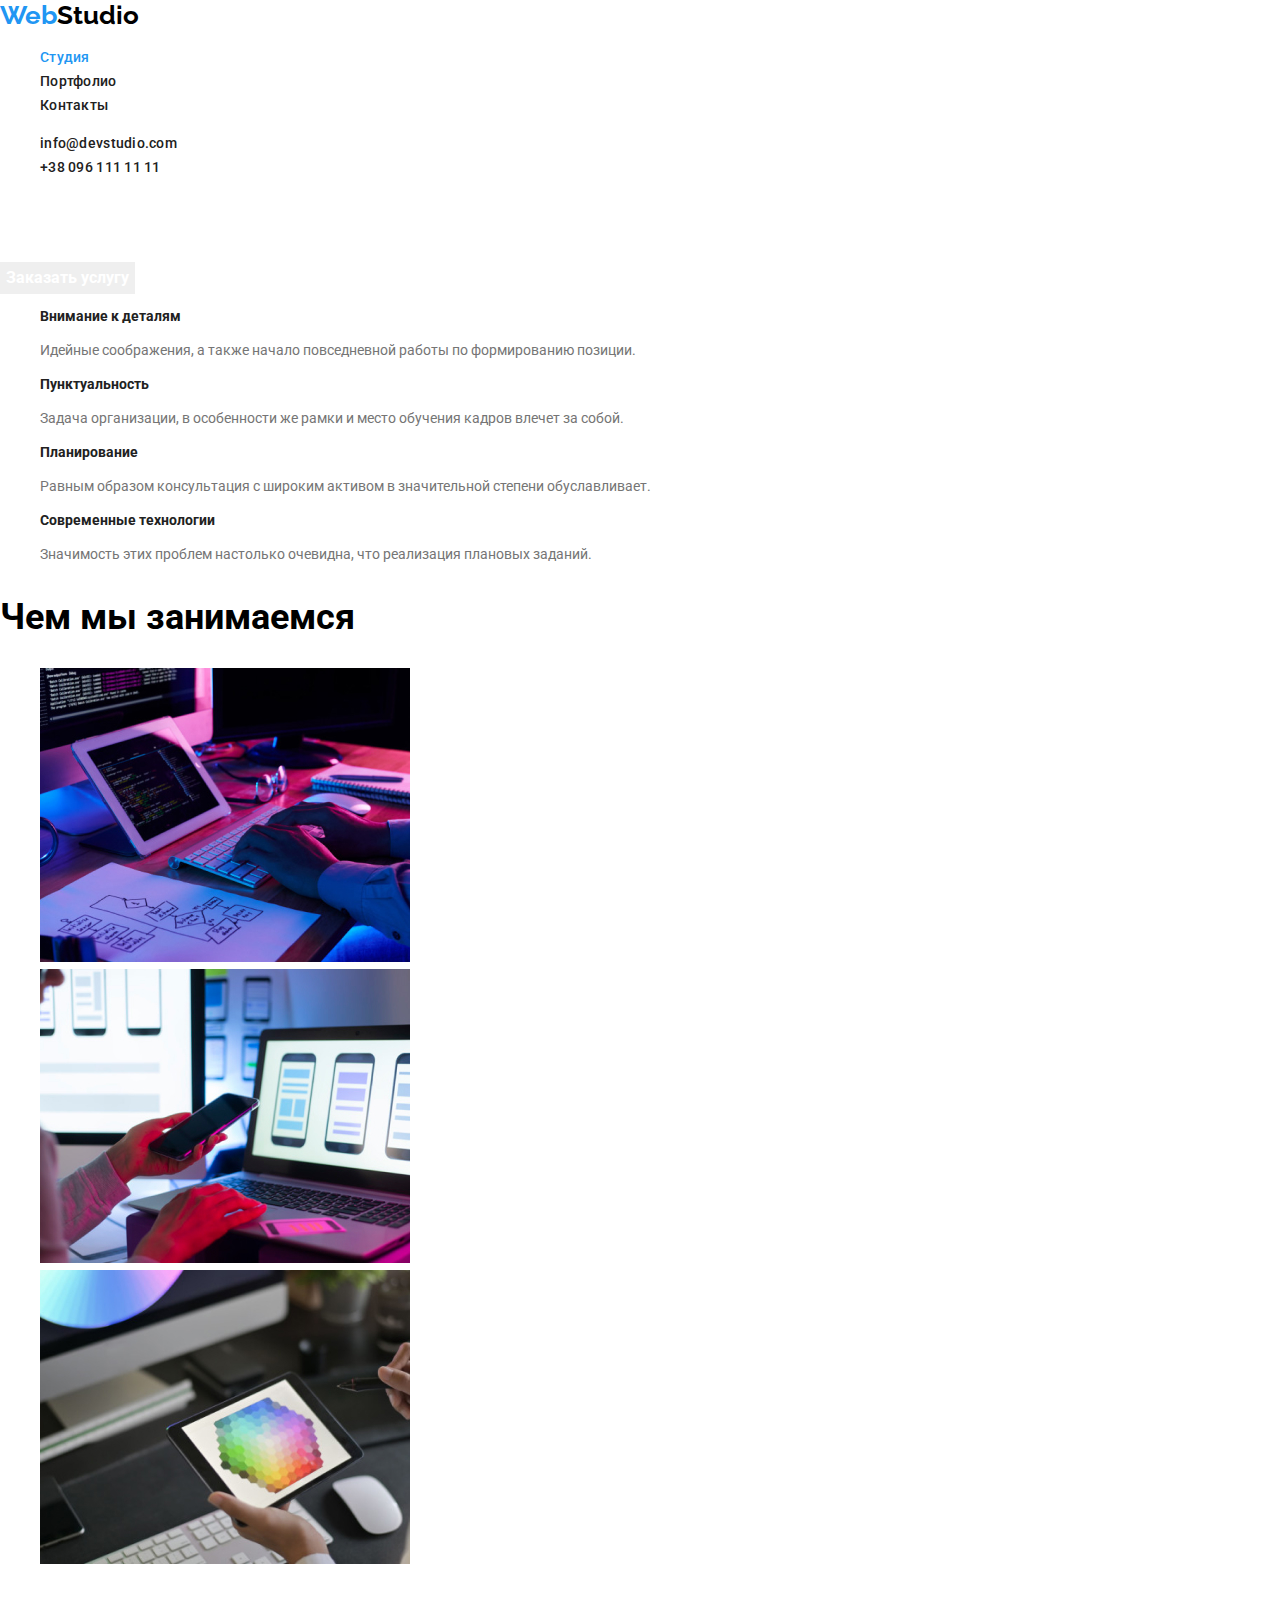
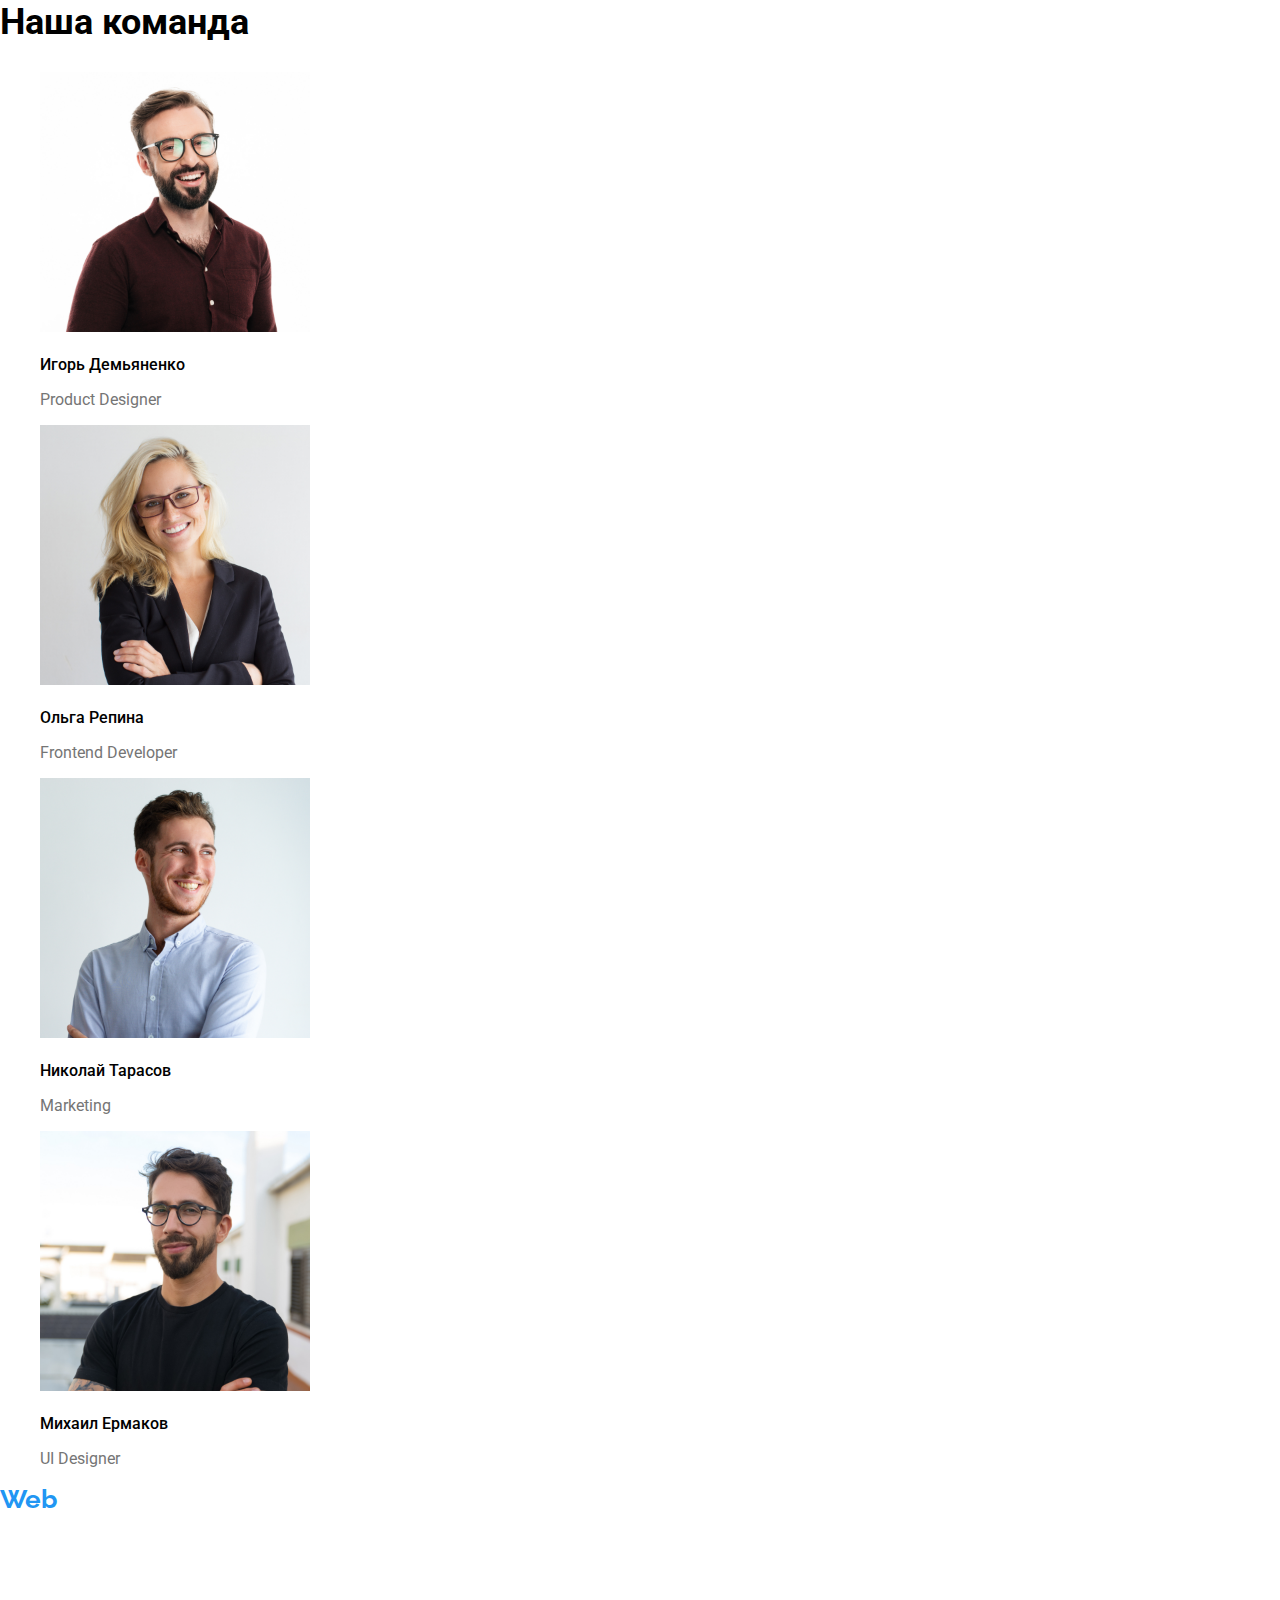
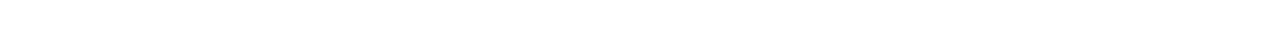
==== index.html @ 1f6ecec0 "Создала репозиторий 3 д/з" ====
<!DOCTYPE html>
<html lang="ru">
<head>
    <meta charset="UTF-8">
    <meta name="viewport" content="width=device-width, initial-scale=1.0">
    <title>Веб-студия</title>
    <link rel="stylesheet" href="./css/modern-normalize.css">
    <link rel="stylesheet" href="./css/styles.css">
    <link rel="stylesheet" href="./css/common.css">
    <link rel="preconnect" href="https://fonts.gstatic.com">
    <link href="https://fonts.googleapis.com/css2?family=Raleway:wght@700&family=Roboto:wght@400;500;700;900&display=swap"
        rel="stylesheet">
    
</head>
<body>
    <header>
        <nav>
            <a href="#" class="logo"> <span class="logo-blue">Web</span><span class="logo-black">Studio</span> </a>
            <ul class="nav">
                <li><a class="link-current" href="./index.html">Студия</a></li>
                <li><a class="link" href="./portfolio.html">Портфолио</a></li>
                <li><a class="link" href="#">Контакты</a></li>
            </ul>
        </nav>
        <ul>
            <li><a class="link" href="mailto:info@devstudio.com">info@devstudio.com</a></li>
            <li><a class="link" href="tel:+380961111111">+38 096 111 11 11</a></li>
        </ul>
    </header>
     <main>
       <!--герой-->
       <section class="hero">
            <h1 class="hero-title">Эффективные решения для вашего бизнеса</h1>
            <button class="btn-hero">Заказать услугу</button>
       </section>
       <!--О нас-->
       <section class="section">
         <ul>
             <li>
                 <h3 class="section-subtitle">Внимание к деталям</h3>
                 <p class="section-text">Идейные соображения, а также начало повседневной работы по формированию позиции.</p>
             </li>
             <li>
                 <h3 class="section-subtitle">Пунктуальность</h3>
                 <p class="section-text">Задача организации, в особенности же рамки и место обучения кадров влечет за собой.</p>
             </li>
             <li>
                 <h3 class="section-subtitle">Планирование</h3>
                 <p class="section-text">Равным образом консультация с широким активом в значительной степени обуславливает.</p>
             </li>
             <li>
                 <h3 class="section-subtitle">Современные технологии</h3>
                 <p class="section-text">Значимость этих проблем настолько очевидна, что реализация плановых заданий.</p>
             </li>
         </ul>
         <h2  class="section-title">Чем мы занимаемся</h2>
         <ul>
             <li>
             <img src="./img/img-1.jpg" alt="image" width="370">
            </li>
            <li>
                <img src="./img/img-2.jpg" alt="image" width="370">
            </li>
            <li>
                <img src="./img/img-3.jpg" alt="image" width="370">
            </li>
         </ul>
       </section>
       <!--Команда-->
       <section class="section">
         <h2 class="section-title" >Наша команда</h2>
         <ul>
             <li>
                 <img src="./img/photo-1.jpg"  alt="photo" width="270"> 
                 <h3 class="team">Игорь Демьяненко</h3>
                 <p class="profession">Product Designer</p>
             </li>
            <li>
                <img src="./img/photo-2.jpg" alt="photo" width="270">
                <h3 class="team">Ольга Репина</h3>
                <p class="profession">Frontend Developer</p>
            </li>
            <li>
                <img src="./img/photo-3.jpg" alt="photo" width="270">
                <h3 class="team">Николай Тарасов</h3>
                <p class="profession">Marketing</p>
            </li>
            <li>
                <img src="./img/photo-4.jpg" alt="photo" width="270">
                <h3 class="team">Михаил Ермаков</h3>
                <p class="profession">UI Designer</p>
            </li>
         </ul>
       </section>
    </main>
    
    <footer>
        <a class="logo" href="#"><span class="logo-blue">Web</span><span class="logo-white">Studio</span></a>
        <address class="address">
            <p class="address-text">г. Киев, пр-т Леси Украинки, 26</p>
            <ul>
                <li><a class="address-link" href="mailto:info@example.com">info@example.com</a></li>
                <li><a class="address-link" href="tel:+380991111111">+38 096 111 11 11</a></li>
            </ul>
        </address>
    </footer>
</body>
</html>
---- css/styles.css ----
/*Шрифты*/
body {
  font-family: "Roboto", sans-serif;
  font-size: 14px;
  font-weight: 400;
  line-height: 24px;
}

.logo {
  font-family: "Raleway", sans-serif;
  font-weight: bold;
  font-size: 26px;
  line-height: 31px;
}

.logo .logo-blue {
  color: var(--text-blue);
}

.logo .logo-white {
  color: var(--text-white);
}

.logo .logo-black {
  color: var(--text-black);
}

/*ссылки, кнопки/main*/

.link,
.link-current {
  color: var(--text-dark-gray);
  font-weight: 500;
  font-size: 14px;
  line-height: 16px;
  letter-spacing: 0.02em;
}

.link:hover,
.link:focus,
.link-current {
  color: var(--text-blue);
}

.buttons {
  font-weight: 500;
  font-size: 16px;
  line-height: 26px;
}

.buttons .btn-text {
  color: var(--text-dark-gray);
  border: none;
  background: none;
}

.btn-text:hover {
  color: var(--text-white);
}

.btn-hero {
  color: var(--text-white);
  border: none;
  font-size: 16px;
  font-weight: 700;
  line-height: 30px;
}

/*Заголовки секций*/

.hero .hero-title {
  font-weight: 900;
  font-size: 44px;
  color: var(--text-white);
}

.section .section-title {
  font-weight: bold;
  font-size: 36px;
  line-height: 42px;
  color: var(--text-black);
}

.section .section-subtitle {
  font-weight: bold;
  font-size: 14px;
  line-height: 16px;
  color: var(--text-dark-gray);
}

.section .section-text {
  color: var(--text-gray);
}

/*Команда*/

.team {
  font-weight: 500;
  font-size: 16px;
  line-height: 19px;
  color: var(--text-black);
}

.profession {
  font-weight: normal;
  font-size: 16px;
  line-height: 19px;
  color: var(--text-gray);
}

/*Портфолио*/

.projects .projects-title {
  font-weight: bold;
  font-size: 18px;
  line-height: 36px;
  color: var(--text-dark-gray);
}

.projects .projects-text {
  font-weight: normal;
  font-size: 16px;
  line-height: 30px;
  color: var(--text-gray);
}

/*Подвал*/
.address .address-link {
  color: var(--text-white-op06);
}

.address .address-text {
  color: var(--text-white);
}
---- css/common.css ----
:root {
  /*Цвет текста*/

  --text-blue: rgba(33, 150, 243, 1);

  --text-black: rgba(0, 0, 0, 1);
  --text-dark-gray: rgba(33, 33, 33, 1);
  --text-gray: rgba(117, 117, 117, 1);

  --text-white: rgba(255, 255, 255, 1);
  --text-white-op06: rgba(255, 255, 255, 0.6);

  /*Цвет фона*/

  --btn-blue: rgba(33, 150, 243, 1);

  --btn-white: rgba(245, 244, 250, 1);
}
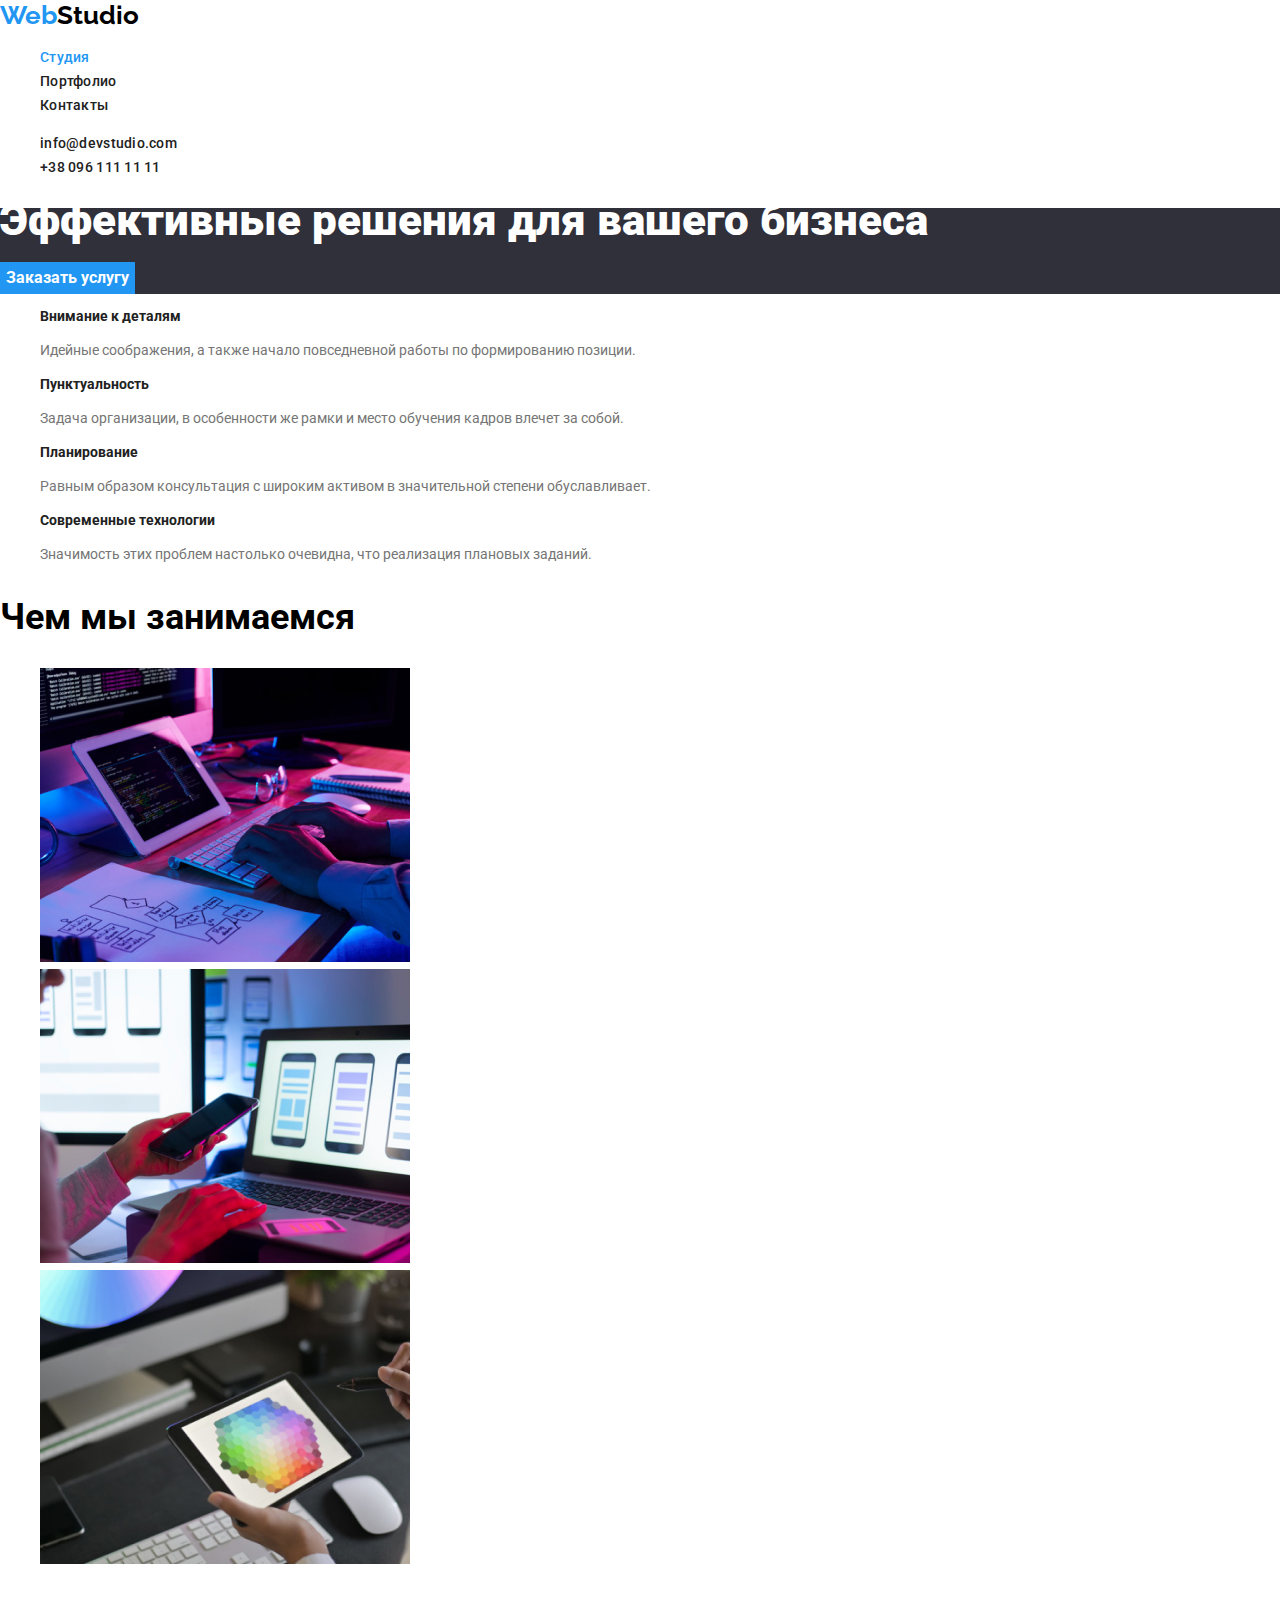
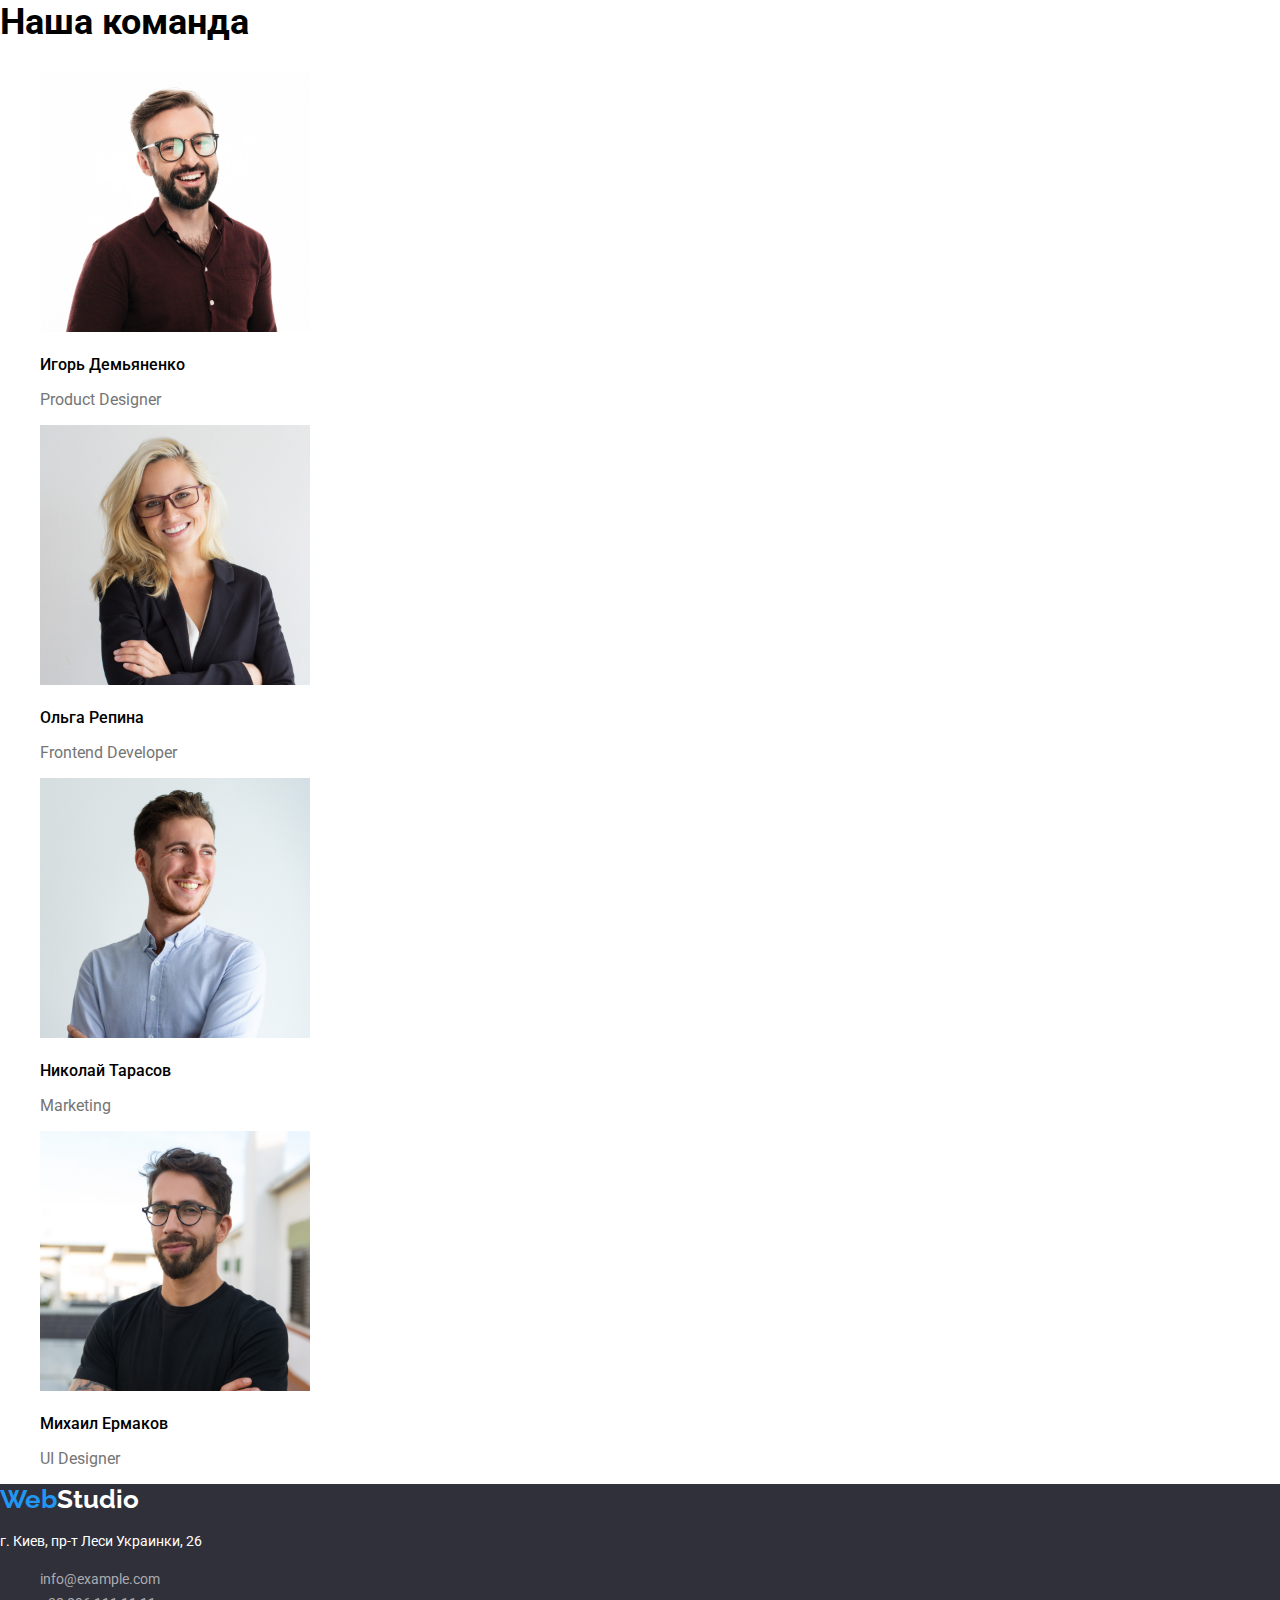
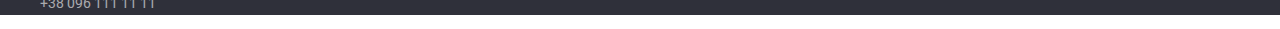
==== commit ac99f1da: "Добавила цвет фона секциям и кнопке" ====
--- a/index.html
+++ b/index.html
@@ -27,6 +27,7 @@
             <li><a class="link" href="tel:+380961111111">+38 096 111 11 11</a></li>
         </ul>
     </header>
+
      <main>
        <!--герой-->
        <section class="hero">
@@ -95,6 +96,7 @@
     </main>
     
     <footer>
+        <div class="footer">
         <a class="logo" href="#"><span class="logo-blue">Web</span><span class="logo-white">Studio</span></a>
         <address class="address">
             <p class="address-text">г. Киев, пр-т Леси Украинки, 26</p>
@@ -103,6 +105,7 @@
                 <li><a class="address-link" href="tel:+380991111111">+38 096 111 11 11</a></li>
             </ul>
         </address>
+        </div>
     </footer>
 </body>
 </html>
--- a/css/styles.css
+++ b/css/styles.css
@@ -60,6 +60,7 @@
 
 .btn-hero {
   color: var(--text-white);
+  background-color: var(--btn-blue);
   border: none;
   font-size: 16px;
   font-weight: 700;
@@ -90,6 +91,12 @@
 
 .section .section-text {
   color: var(--text-gray);
+}
+/*Hero*/
+
+.hero,
+.footer {
+  background-color: var(--background);
 }
 
 /*Команда*/
@@ -132,4 +139,3 @@
 .address .address-text {
   color: var(--text-white);
 }
-
--- a/css/common.css
+++ b/css/common.css
@@ -15,4 +15,5 @@
   --btn-blue: rgba(33, 150, 243, 1);
 
   --btn-white: rgba(245, 244, 250, 1);
+  --background: rgba(47, 48, 58, 1);
 }
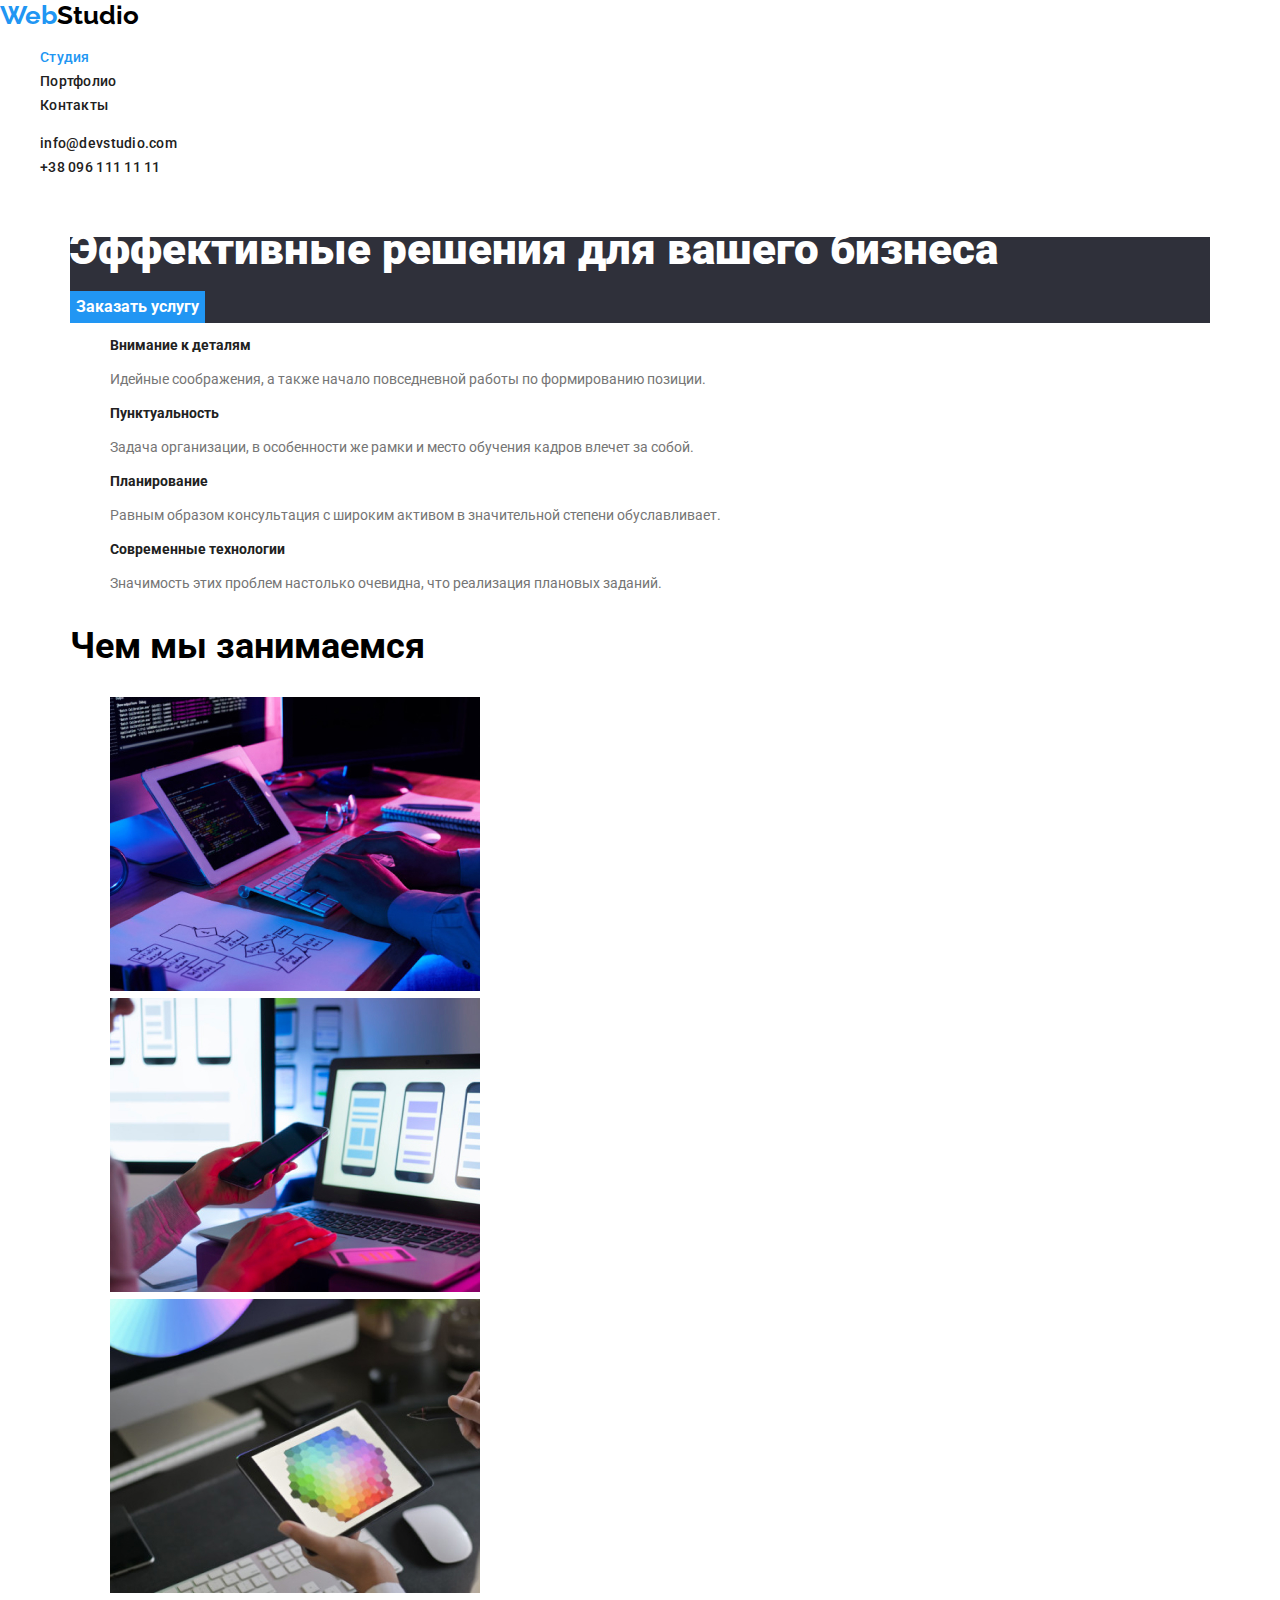
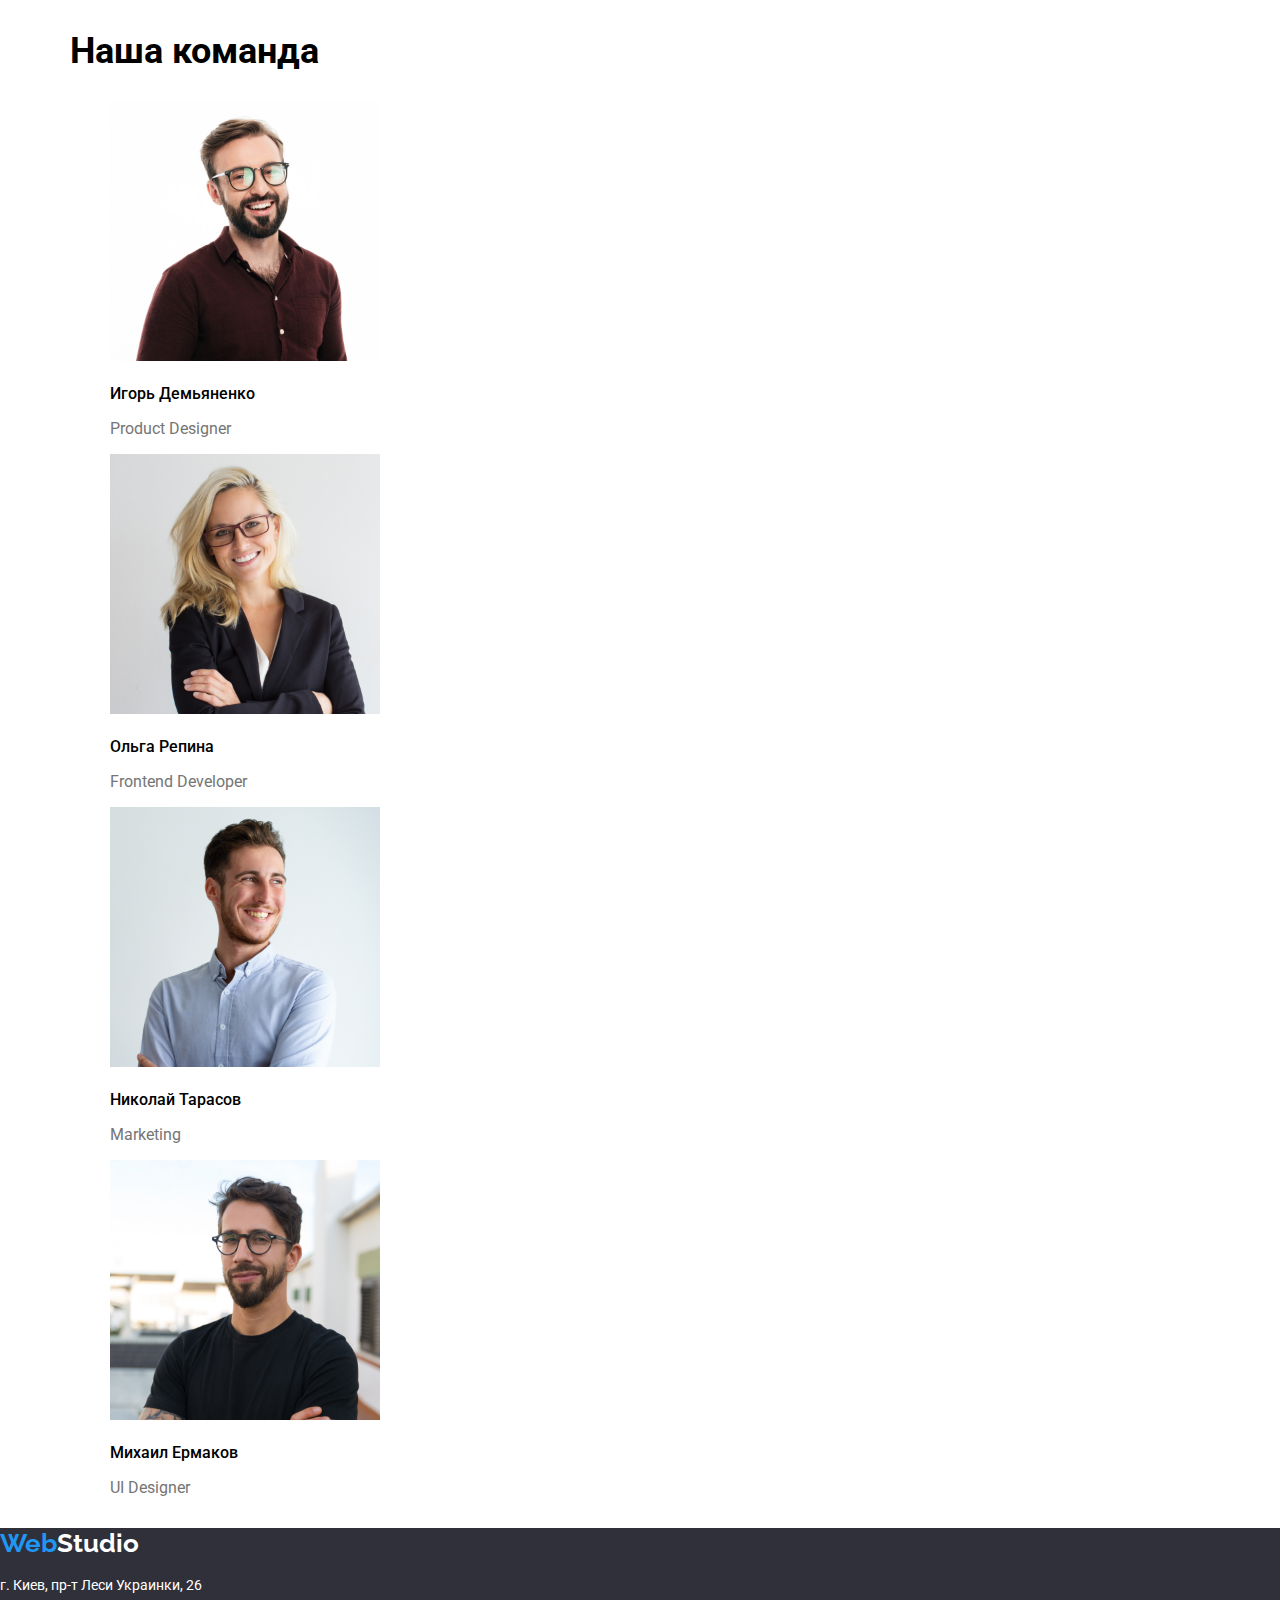
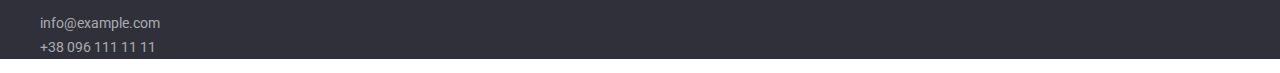
==== commit 44f94e7a: "Задала ширину контейнеру" ====
--- a/index.html
+++ b/index.html
@@ -29,6 +29,7 @@
     </header>
 
      <main>
+     <div class="container">
        <!--герой-->
        <section class="hero">
             <h1 class="hero-title">Эффективные решения для вашего бизнеса</h1>
@@ -93,6 +94,7 @@
             </li>
          </ul>
        </section>
+    </div>
     </main>
     
     <footer>
--- a/css/styles.css
+++ b/css/styles.css
@@ -1,9 +1,18 @@
+.container {
+  width: 1170px;
+  padding: 15px;
+  padding-right: 15px;
+  margin-left: auto;
+  margin-right: auto;
+}
+
 /*Шрифты*/
 body {
   font-family: "Roboto", sans-serif;
   font-size: 14px;
   font-weight: 400;
   line-height: 24px;
+  margin: 0;
 }
 
 .logo {
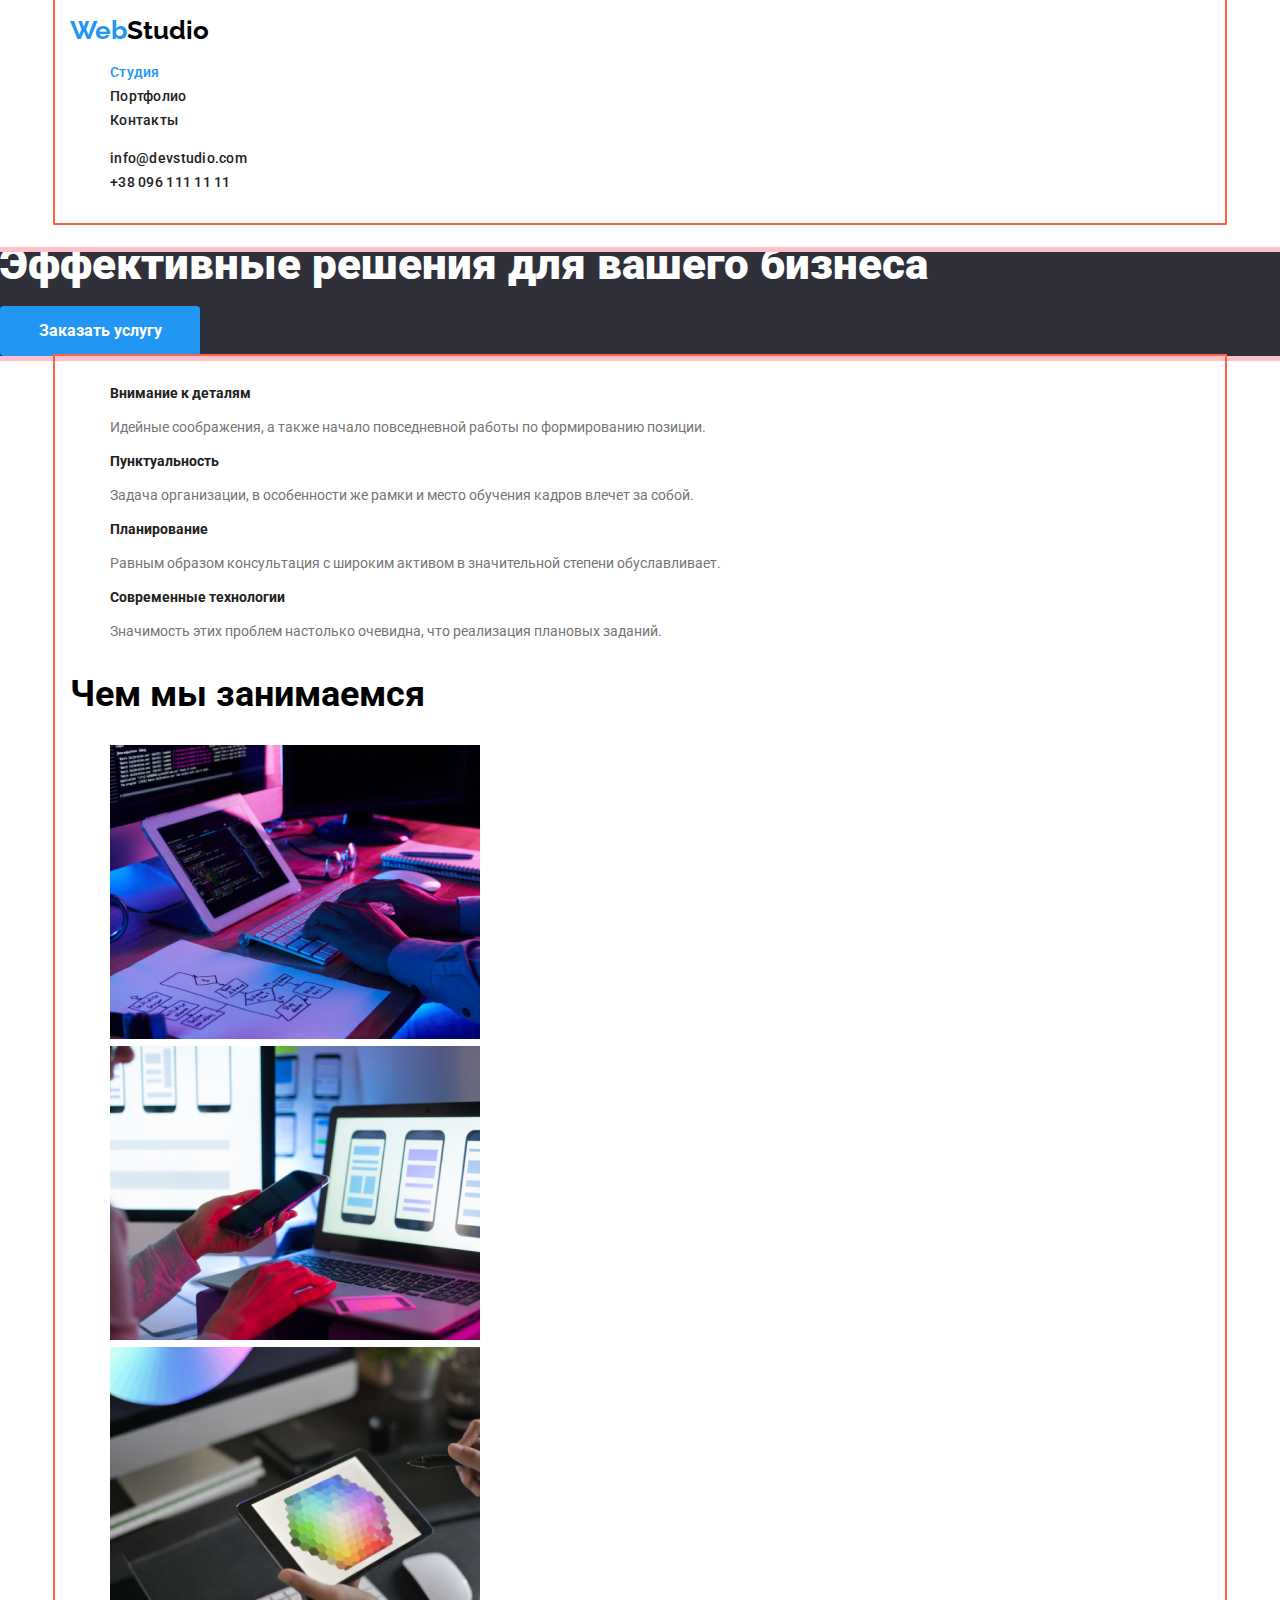
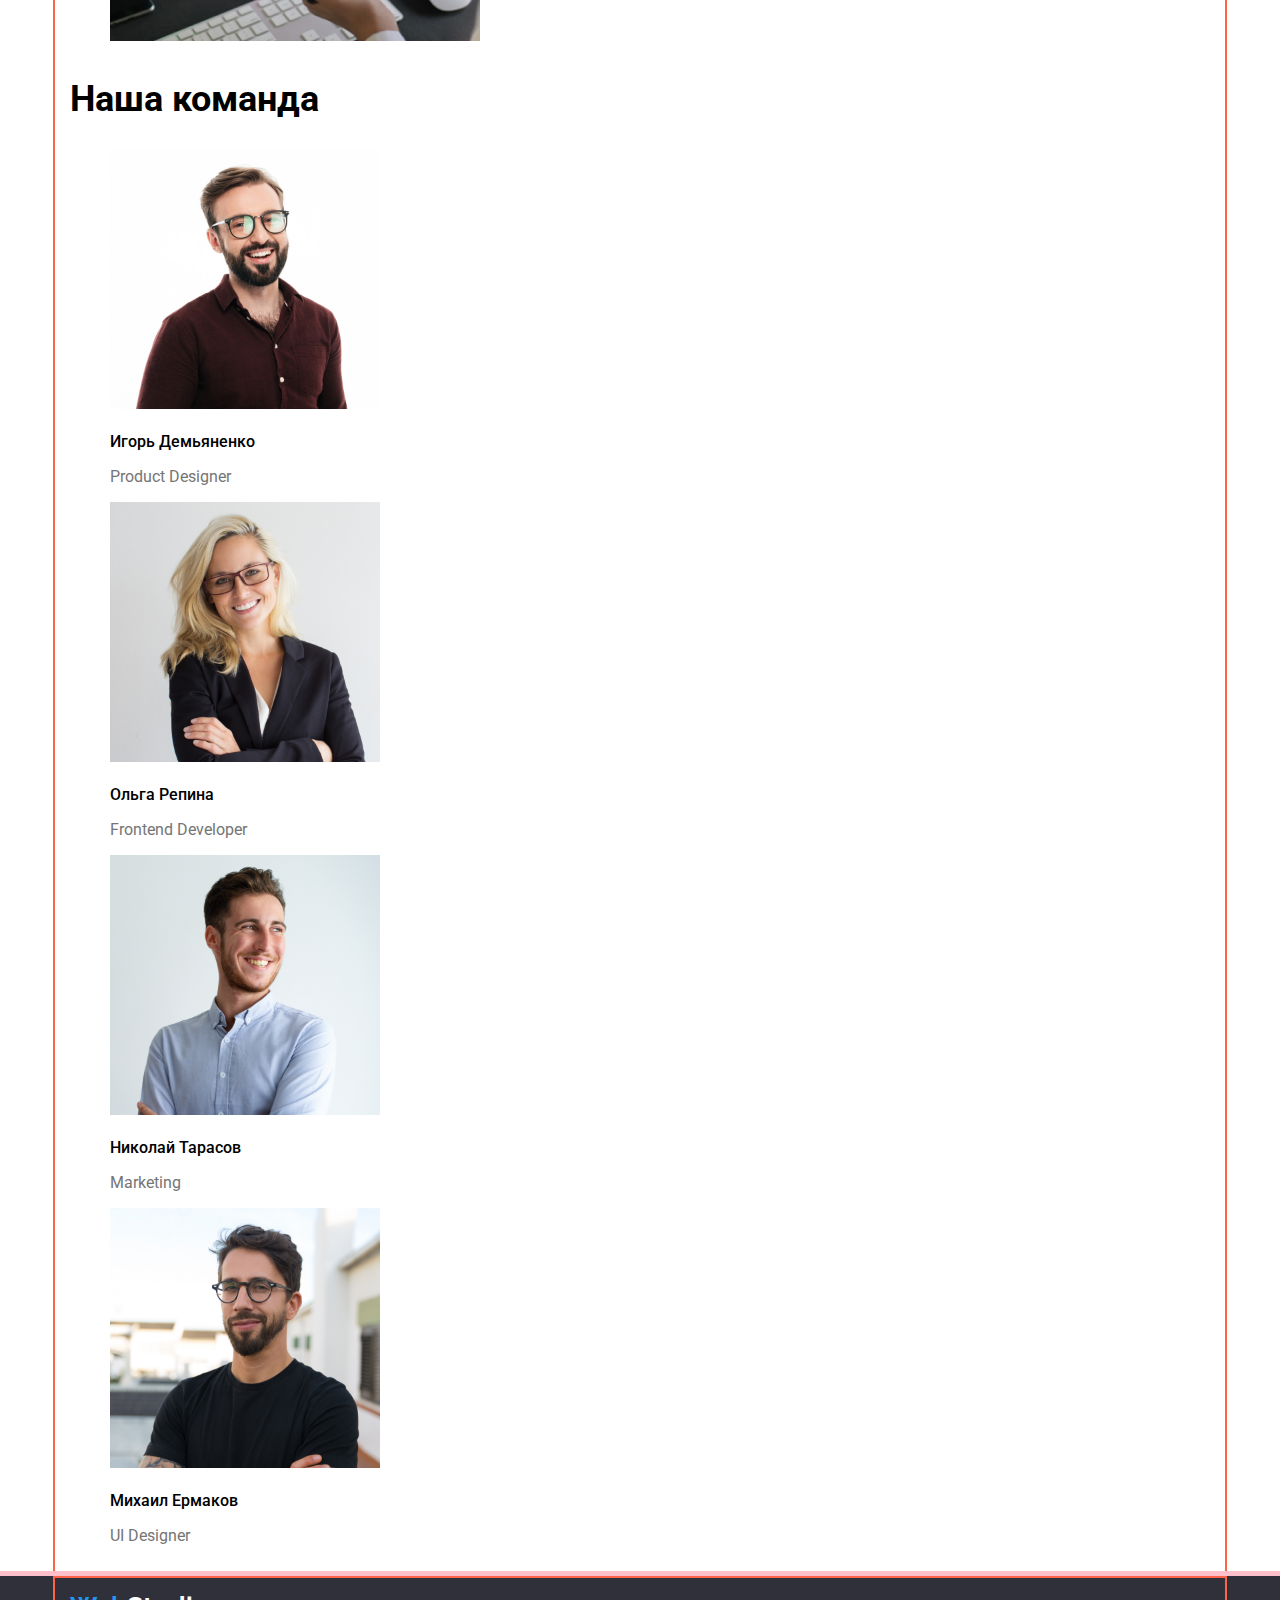
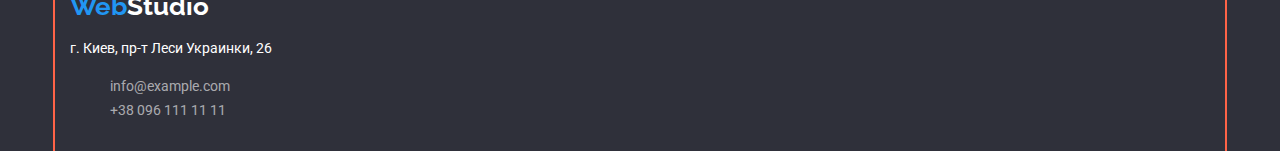
==== commit 2b9ee171: "Оформила кнопку" ====
--- a/index.html
+++ b/index.html
@@ -14,6 +14,7 @@
 </head>
 <body>
     <header>
+    <div class="container">
         <nav>
             <a href="#" class="logo"> <span class="logo-blue">Web</span><span class="logo-black">Studio</span> </a>
             <ul class="nav">
@@ -26,15 +27,15 @@
             <li><a class="link" href="mailto:info@devstudio.com">info@devstudio.com</a></li>
             <li><a class="link" href="tel:+380961111111">+38 096 111 11 11</a></li>
         </ul>
+    </div>
     </header>
 
      <main>
-     <div class="container">
-       <!--герой-->
        <section class="hero">
             <h1 class="hero-title">Эффективные решения для вашего бизнеса</h1>
             <button class="btn-hero">Заказать услугу</button>
        </section>
+    <div class="container">
        <!--О нас-->
        <section class="section">
          <ul>
@@ -99,6 +100,7 @@
     
     <footer>
         <div class="footer">
+        <div class="container">
         <a class="logo" href="#"><span class="logo-blue">Web</span><span class="logo-white">Studio</span></a>
         <address class="address">
             <p class="address-text">г. Киев, пр-т Леси Украинки, 26</p>
@@ -108,6 +110,7 @@
             </ul>
         </address>
         </div>
+        </div>
     </footer>
 </body>
 </html>
--- a/css/styles.css
+++ b/css/styles.css
@@ -1,9 +1,14 @@
+.container {
+  outline: 5px solid pink;
+}
+
 .container {
   width: 1170px;
   padding: 15px;
   padding-right: 15px;
   margin-left: auto;
   margin-right: auto;
+  outline: 2px solid tomato;
 }
 
 /*Шрифты*/
@@ -71,9 +76,15 @@
   color: var(--text-white);
   background-color: var(--btn-blue);
   border: none;
+
   font-size: 16px;
   font-weight: 700;
   line-height: 30px;
+
+  display: inline-block;
+  border-radius: 4px;
+  padding: 10px 32px;
+  min-width: 200px;
 }
 
 /*Заголовки секций*/
@@ -101,11 +112,12 @@
 .section .section-text {
   color: var(--text-gray);
 }
+
 /*Hero*/
-
 .hero,
 .footer {
   background-color: var(--background);
+  outline: 5px solid pink;
 }
 
 /*Команда*/
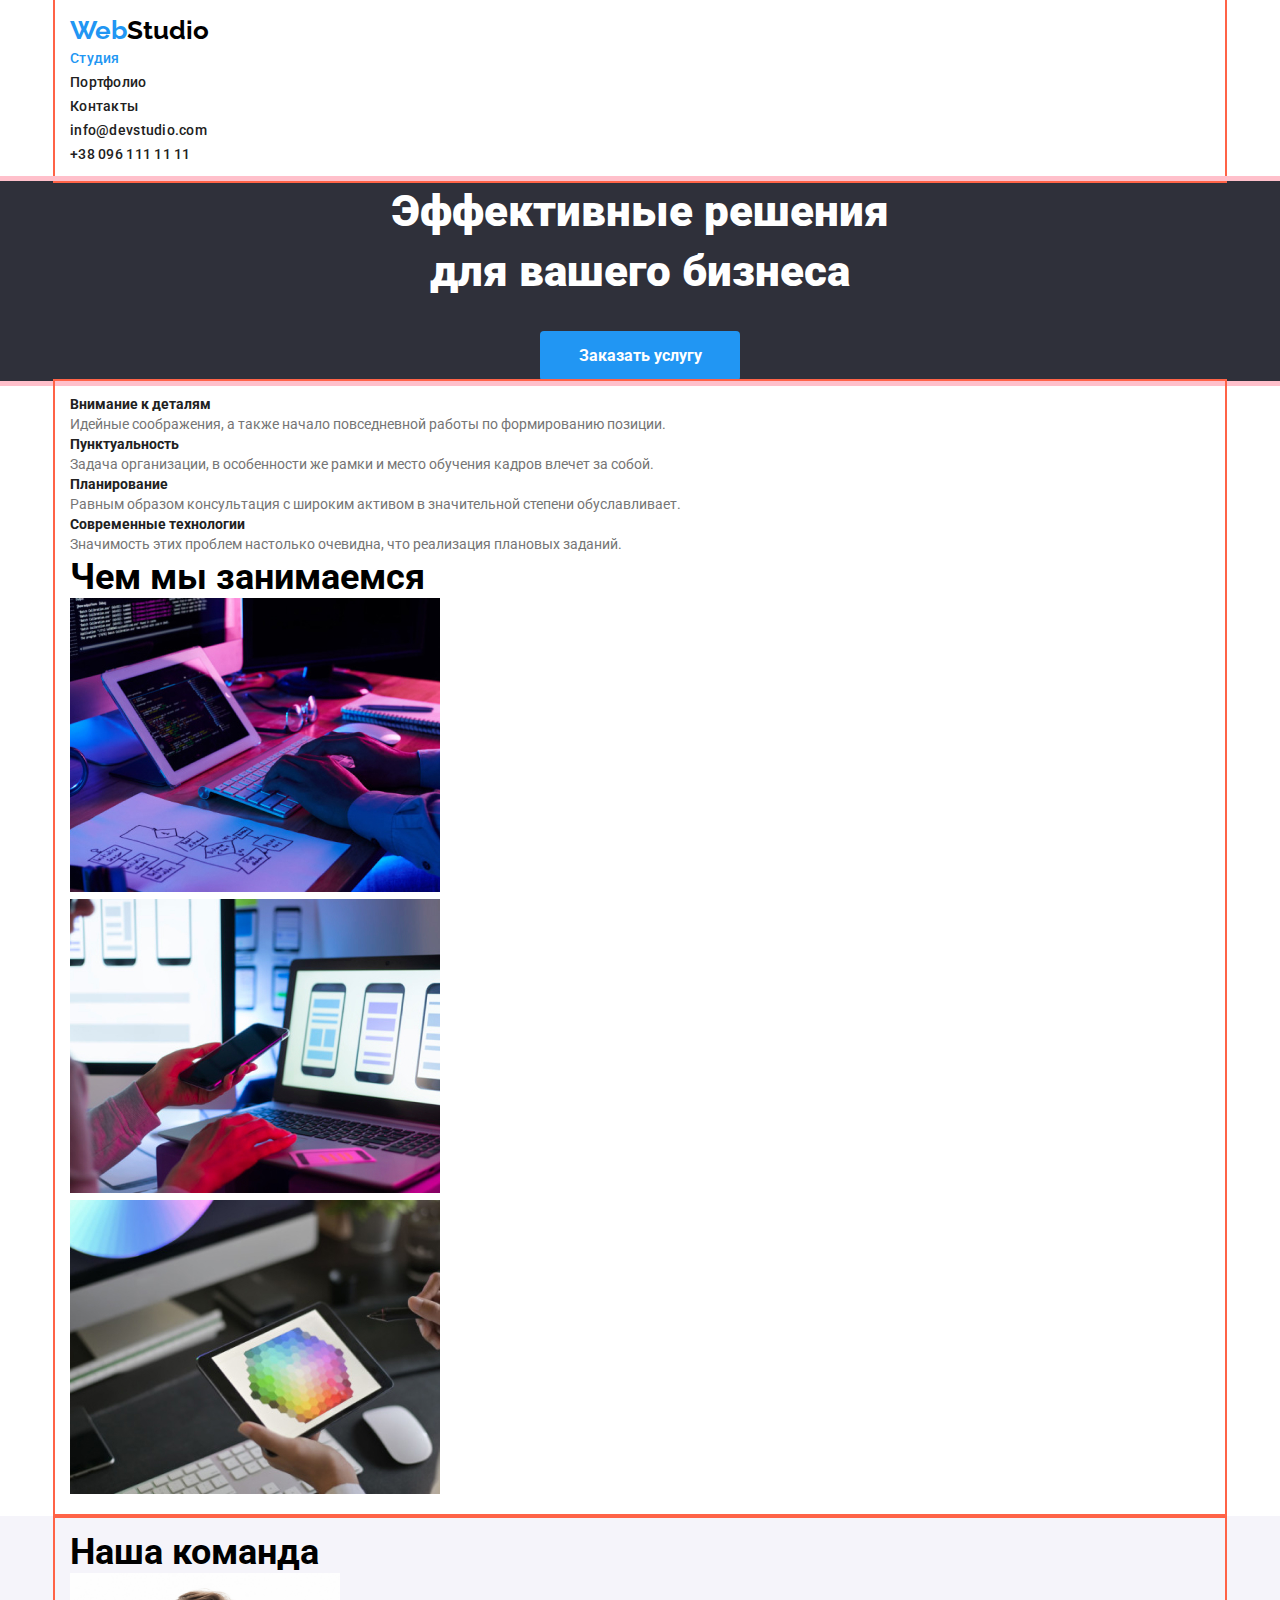
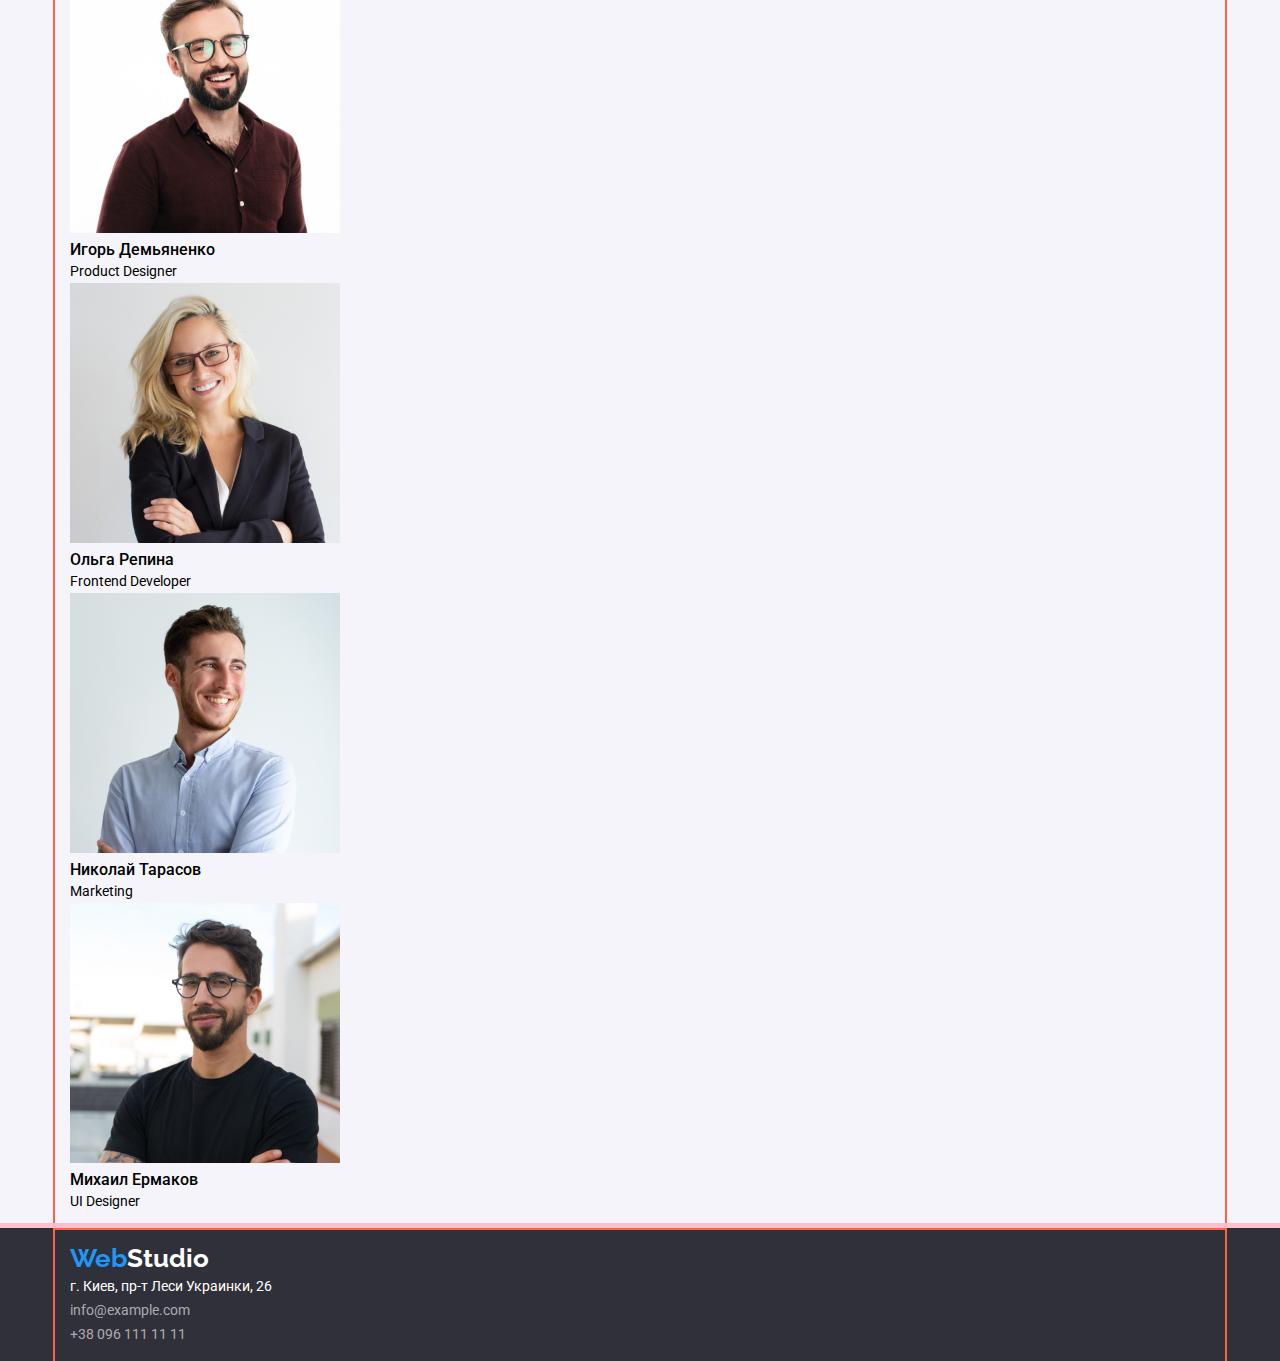
==== commit 451eebc5: "Обнулила марджины заголовков и текста" ====
--- a/index.html
+++ b/index.html
@@ -32,11 +32,11 @@
 
      <main>
        <section class="hero">
-            <h1 class="hero-title">Эффективные решения для вашего бизнеса</h1>
+            <h1 class="hero-title">Эффективные решения <br>для вашего бизнеса</h1>
             <button class="btn-hero">Заказать услугу</button>
        </section>
+       <!--О нас-->
     <div class="container">
-       <!--О нас-->
        <section class="section">
          <ul>
              <li>
@@ -69,7 +69,10 @@
             </li>
          </ul>
        </section>
+    </div>
        <!--Команда-->
+    <div class="section-bcg">
+    <div class="container">
        <section class="section">
          <h2 class="section-title" >Наша команда</h2>
          <ul>
@@ -96,6 +99,8 @@
          </ul>
        </section>
     </div>
+    </div>
+    
     </main>
     
     <footer>
--- a/css/styles.css
+++ b/css/styles.css
@@ -1,3 +1,4 @@
+
 .container {
   outline: 5px solid pink;
 }
@@ -8,6 +9,7 @@
   padding-right: 15px;
   margin-left: auto;
   margin-right: auto;
+
   outline: 2px solid tomato;
 }
 
@@ -76,7 +78,6 @@
   color: var(--text-white);
   background-color: var(--btn-blue);
   border: none;
-
   font-size: 16px;
   font-weight: 700;
   line-height: 30px;
@@ -85,14 +86,21 @@
   border-radius: 4px;
   padding: 10px 32px;
   min-width: 200px;
+  min-height: 50px;
 }
 
 /*Заголовки секций*/
+.hero {
+  text-align: center;
+}
 
 .hero .hero-title {
   font-weight: 900;
   font-size: 44px;
+  line-height: 60px;
   color: var(--text-white);
+  margin-top: 0;
+  margin-bottom: 30px;
 }
 
 .section .section-title {
@@ -100,33 +108,47 @@
   font-size: 36px;
   line-height: 42px;
   color: var(--text-black);
+  margin-top: 0;
+  margin-bottom: 0;
 }
+
 
 .section .section-subtitle {
   font-weight: bold;
   font-size: 14px;
   line-height: 16px;
   color: var(--text-dark-gray);
+  margin-top: 0;
+  margin-bottom: 0;
 }
 
 .section .section-text {
   color: var(--text-gray);
+  margin-top: 0;
+  margin-bottom: 0;
 }
 
 /*Hero*/
 .hero,
 .footer {
   background-color: var(--background);
+
   outline: 5px solid pink;
 }
 
 /*Команда*/
+.section-bcg {
+  background-color: var(--section-bcg);
+}
 
 .team {
   font-weight: 500;
   font-size: 16px;
   line-height: 19px;
   color: var(--text-black);
+  margin-top: 0;
+  margin-bottom: 0;
+}
 }
 
 .profession {
@@ -134,6 +156,9 @@
   font-size: 16px;
   line-height: 19px;
   color: var(--text-gray);
+  margin-top: 0;
+  margin-bottom: 0;
+}
 }
 
 /*Портфолио*/
--- a/css/common.css
+++ b/css/common.css
@@ -16,4 +16,5 @@
 
   --btn-white: rgba(245, 244, 250, 1);
   --background: rgba(47, 48, 58, 1);
+  --section-bcg: rgba(245, 244, 250, 1);
 }
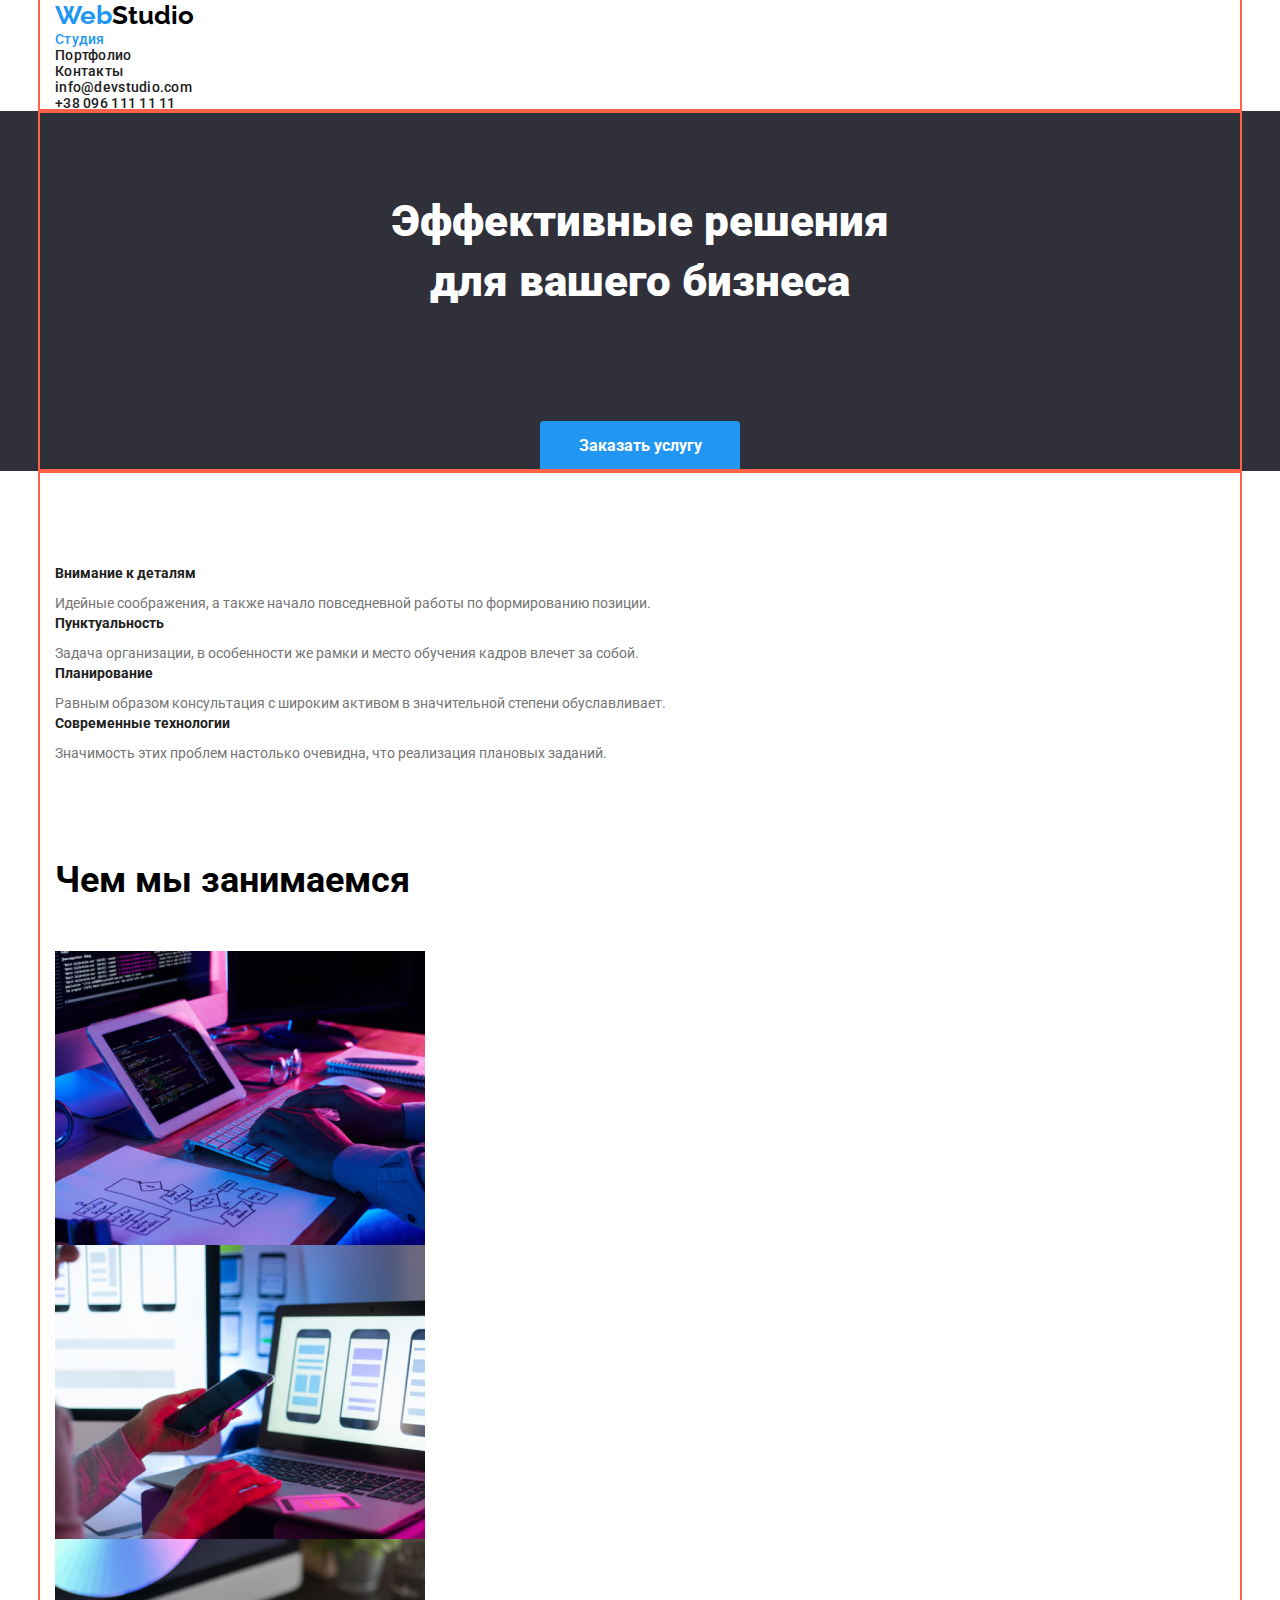
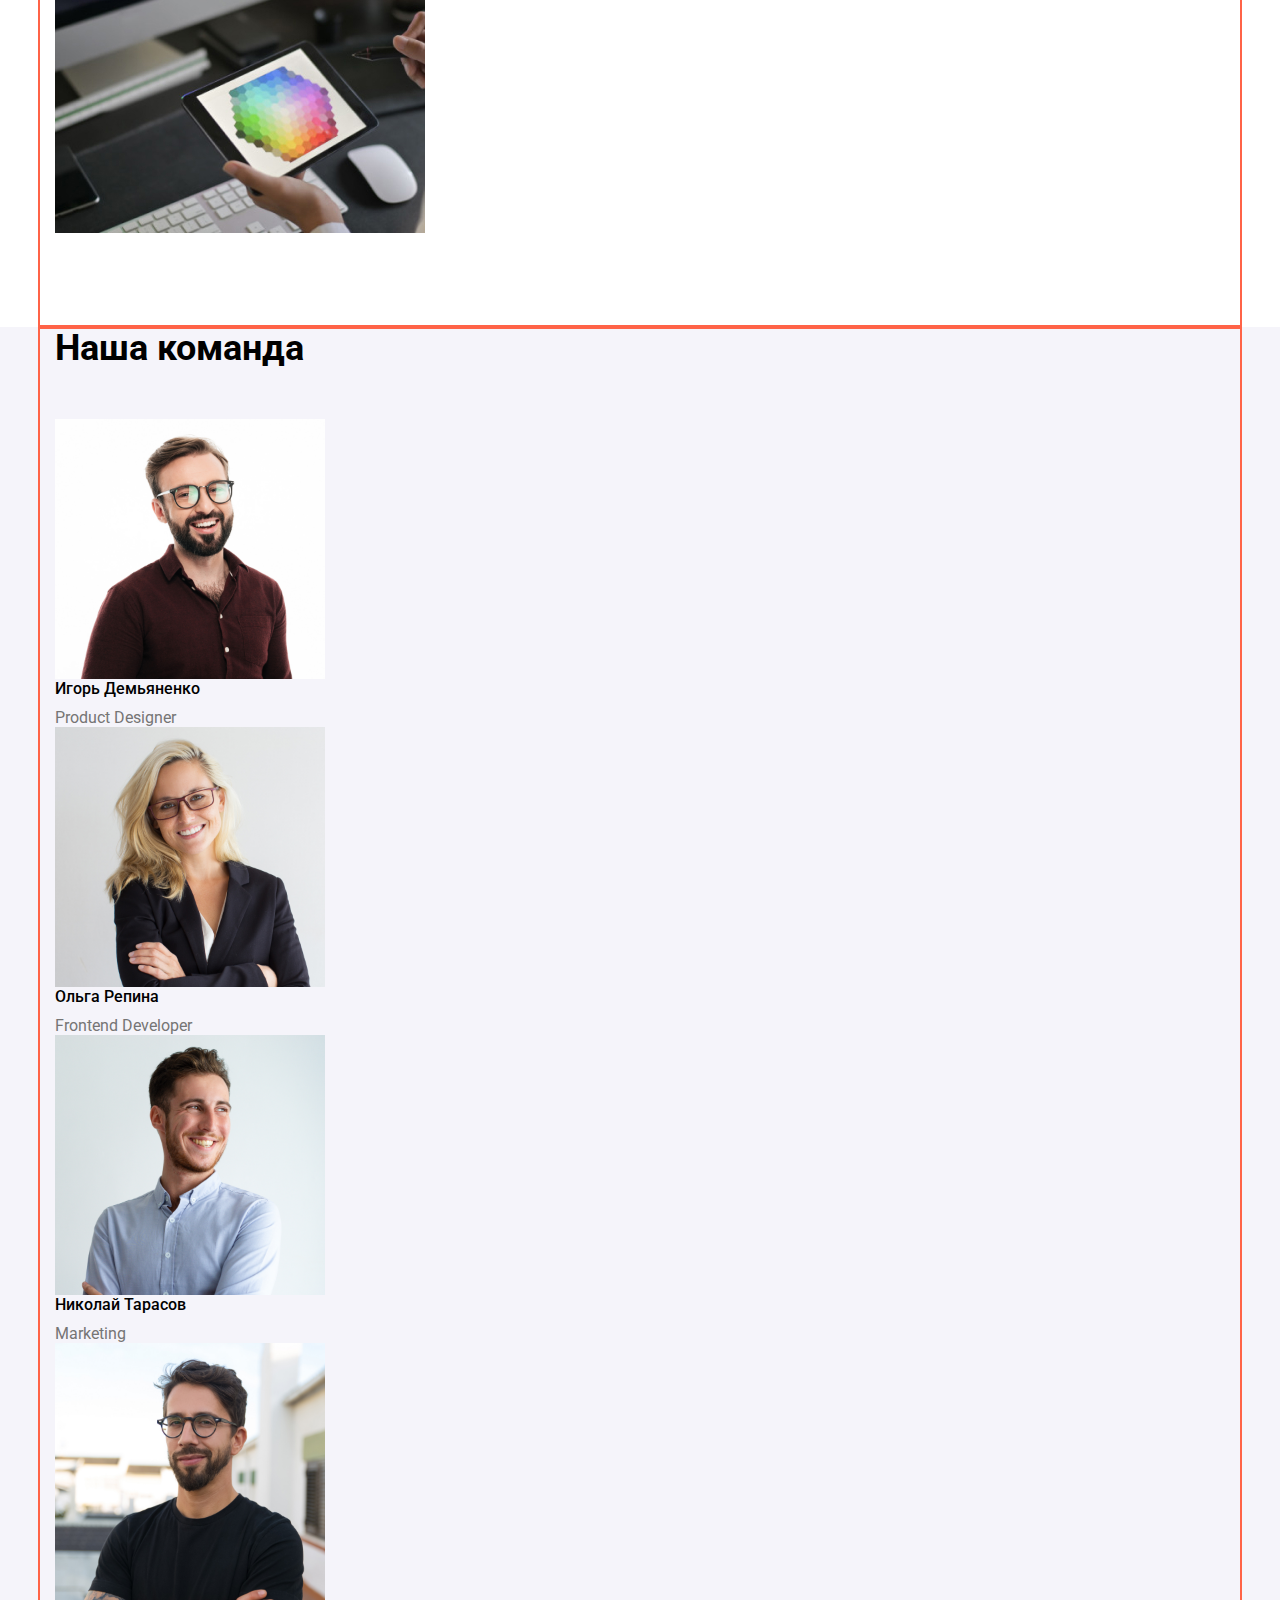
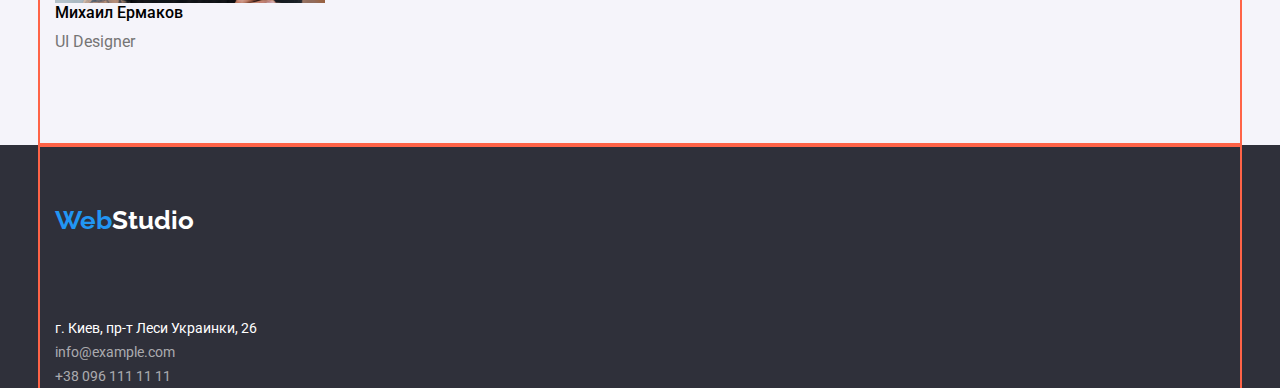
==== commit 40898cc8: "Сделала сетку" ====
--- a/index.html
+++ b/index.html
@@ -17,12 +17,14 @@
     <div class="container">
         <nav>
             <a href="#" class="logo"> <span class="logo-blue">Web</span><span class="logo-black">Studio</span> </a>
+            
             <ul class="nav">
                 <li><a class="link-current" href="./index.html">Студия</a></li>
                 <li><a class="link" href="./portfolio.html">Портфолио</a></li>
                 <li><a class="link" href="#">Контакты</a></li>
             </ul>
         </nav>
+
         <ul>
             <li><a class="link" href="mailto:info@devstudio.com">info@devstudio.com</a></li>
             <li><a class="link" href="tel:+380961111111">+38 096 111 11 11</a></li>
@@ -32,42 +34,53 @@
 
      <main>
        <section class="hero">
+           <div class="container">
             <h1 class="hero-title">Эффективные решения <br>для вашего бизнеса</h1>
             <button class="btn-hero">Заказать услугу</button>
+            </div>
        </section>
        <!--О нас-->
     <div class="container">
        <section class="section">
-         <ul>
+        
+         <ul class="section-about" >
              <li>
                  <h3 class="section-subtitle">Внимание к деталям</h3>
                  <p class="section-text">Идейные соображения, а также начало повседневной работы по формированию позиции.</p>
              </li>
+
              <li>
                  <h3 class="section-subtitle">Пунктуальность</h3>
                  <p class="section-text">Задача организации, в особенности же рамки и место обучения кадров влечет за собой.</p>
              </li>
+
              <li>
                  <h3 class="section-subtitle">Планирование</h3>
                  <p class="section-text">Равным образом консультация с широким активом в значительной степени обуславливает.</p>
              </li>
              <li>
+
                  <h3 class="section-subtitle">Современные технологии</h3>
                  <p class="section-text">Значимость этих проблем настолько очевидна, что реализация плановых заданий.</p>
              </li>
          </ul>
+        
          <h2  class="section-title">Чем мы занимаемся</h2>
-         <ul>
+         <ul class="section-img">
              <li>
              <img src="./img/img-1.jpg" alt="image" width="370">
             </li>
+
             <li>
                 <img src="./img/img-2.jpg" alt="image" width="370">
             </li>
+            
             <li>
+
                 <img src="./img/img-3.jpg" alt="image" width="370">
             </li>
          </ul>
+        
        </section>
     </div>
        <!--Команда-->
@@ -75,27 +88,32 @@
     <div class="container">
        <section class="section">
          <h2 class="section-title" >Наша команда</h2>
-         <ul>
+         
+         <ul class="section-team">
              <li>
                  <img src="./img/photo-1.jpg"  alt="photo" width="270"> 
                  <h3 class="team">Игорь Демьяненко</h3>
                  <p class="profession">Product Designer</p>
              </li>
             <li>
+
                 <img src="./img/photo-2.jpg" alt="photo" width="270">
                 <h3 class="team">Ольга Репина</h3>
                 <p class="profession">Frontend Developer</p>
             </li>
+
             <li>
                 <img src="./img/photo-3.jpg" alt="photo" width="270">
                 <h3 class="team">Николай Тарасов</h3>
                 <p class="profession">Marketing</p>
             </li>
+
             <li>
                 <img src="./img/photo-4.jpg" alt="photo" width="270">
                 <h3 class="team">Михаил Ермаков</h3>
                 <p class="profession">UI Designer</p>
             </li>
+            
          </ul>
        </section>
     </div>
@@ -106,7 +124,9 @@
     <footer>
         <div class="footer">
         <div class="container">
-        <a class="logo" href="#"><span class="logo-blue">Web</span><span class="logo-white">Studio</span></a>
+        <div class="footer-logo">
+            <a class="logo" href="#"><span class="logo-blue">Web</span><span class="logo-white">Studio</span></a>
+        </div>
         <address class="address">
             <p class="address-text">г. Киев, пр-т Леси Украинки, 26</p>
             <ul>
--- a/css/styles.css
+++ b/css/styles.css
@@ -1,11 +1,6 @@
-
 .container {
-  outline: 5px solid pink;
-}
-
-.container {
-  width: 1170px;
-  padding: 15px;
+  width: 1200px;
+  padding-left: 15px;
   padding-right: 15px;
   margin-left: auto;
   margin-right: auto;
@@ -45,6 +40,7 @@
 
 .link,
 .link-current {
+  display: block;
   color: var(--text-dark-gray);
   font-weight: 500;
   font-size: 14px;
@@ -101,6 +97,17 @@
   color: var(--text-white);
   margin-top: 0;
   margin-bottom: 30px;
+  padding-top: 80px;
+  padding-bottom: 80px;
+}
+
+.section-about {
+  padding-top: 94px;
+  padding-bottom: 94px;
+}
+
+.section-img {
+  padding-bottom: 94px;
 }
 
 .section .section-title {
@@ -109,9 +116,8 @@
   line-height: 42px;
   color: var(--text-black);
   margin-top: 0;
-  margin-bottom: 0;
-}
-
+  margin-bottom: 50px;
+}
 
 .section .section-subtitle {
   font-weight: bold;
@@ -119,7 +125,7 @@
   line-height: 16px;
   color: var(--text-dark-gray);
   margin-top: 0;
-  margin-bottom: 0;
+  margin-bottom: 10px;
 }
 
 .section .section-text {
@@ -132,8 +138,6 @@
 .hero,
 .footer {
   background-color: var(--background);
-
-  outline: 5px solid pink;
 }
 
 /*Команда*/
@@ -141,14 +145,17 @@
   background-color: var(--section-bcg);
 }
 
+.section-team {
+  padding-bottom: 94px;
+}
+
 .team {
   font-weight: 500;
   font-size: 16px;
   line-height: 19px;
   color: var(--text-black);
   margin-top: 0;
-  margin-bottom: 0;
-}
+  margin-bottom: 10px;
 }
 
 .profession {
@@ -159,15 +166,40 @@
   margin-top: 0;
   margin-bottom: 0;
 }
-}
 
 /*Портфолио*/
+.projects {
+  padding: 0;
+  margin: 0;
+  display: flex;
+  flex-wrap: wrap;
+
+  margin-left: calc(-1 * var(--indent-card));
+  margin-top: calc(-1 * var(--indent-card));
+}
+
+.projects > .card {
+  flex-basis: calc(100% / 3 - var(--indent-card));
+  margin-left: var(--indent-card);
+  margin-top: var(--indent-card);
+  border: 1px solid var(--border-card);
+}
+
+.card-thumb {
+  margin-bottom: 20px;
+}
+
+.card-text {
+  padding: 20px 24px;
+}
 
 .projects .projects-title {
   font-weight: bold;
   font-size: 18px;
   line-height: 36px;
   color: var(--text-dark-gray);
+  margin-top: 0;
+  margin-bottom: 4px;
 }
 
 .projects .projects-text {
@@ -178,6 +210,13 @@
 }
 
 /*Подвал*/
+
+.footer-logo {
+  padding-top: 60px;
+  padding-bottom: 60px;
+  margin-bottom: 20px;
+}
+
 .address .address-link {
   color: var(--text-white-op06);
 }
--- a/css/common.css
+++ b/css/common.css
@@ -17,4 +17,9 @@
   --btn-white: rgba(245, 244, 250, 1);
   --background: rgba(47, 48, 58, 1);
   --section-bcg: rgba(245, 244, 250, 1);
+
+  /*Портфолио|Сетка*/
+
+  --indent-card: 30px;
+  --border-card: rgba(238, 238, 238, 1);
 }
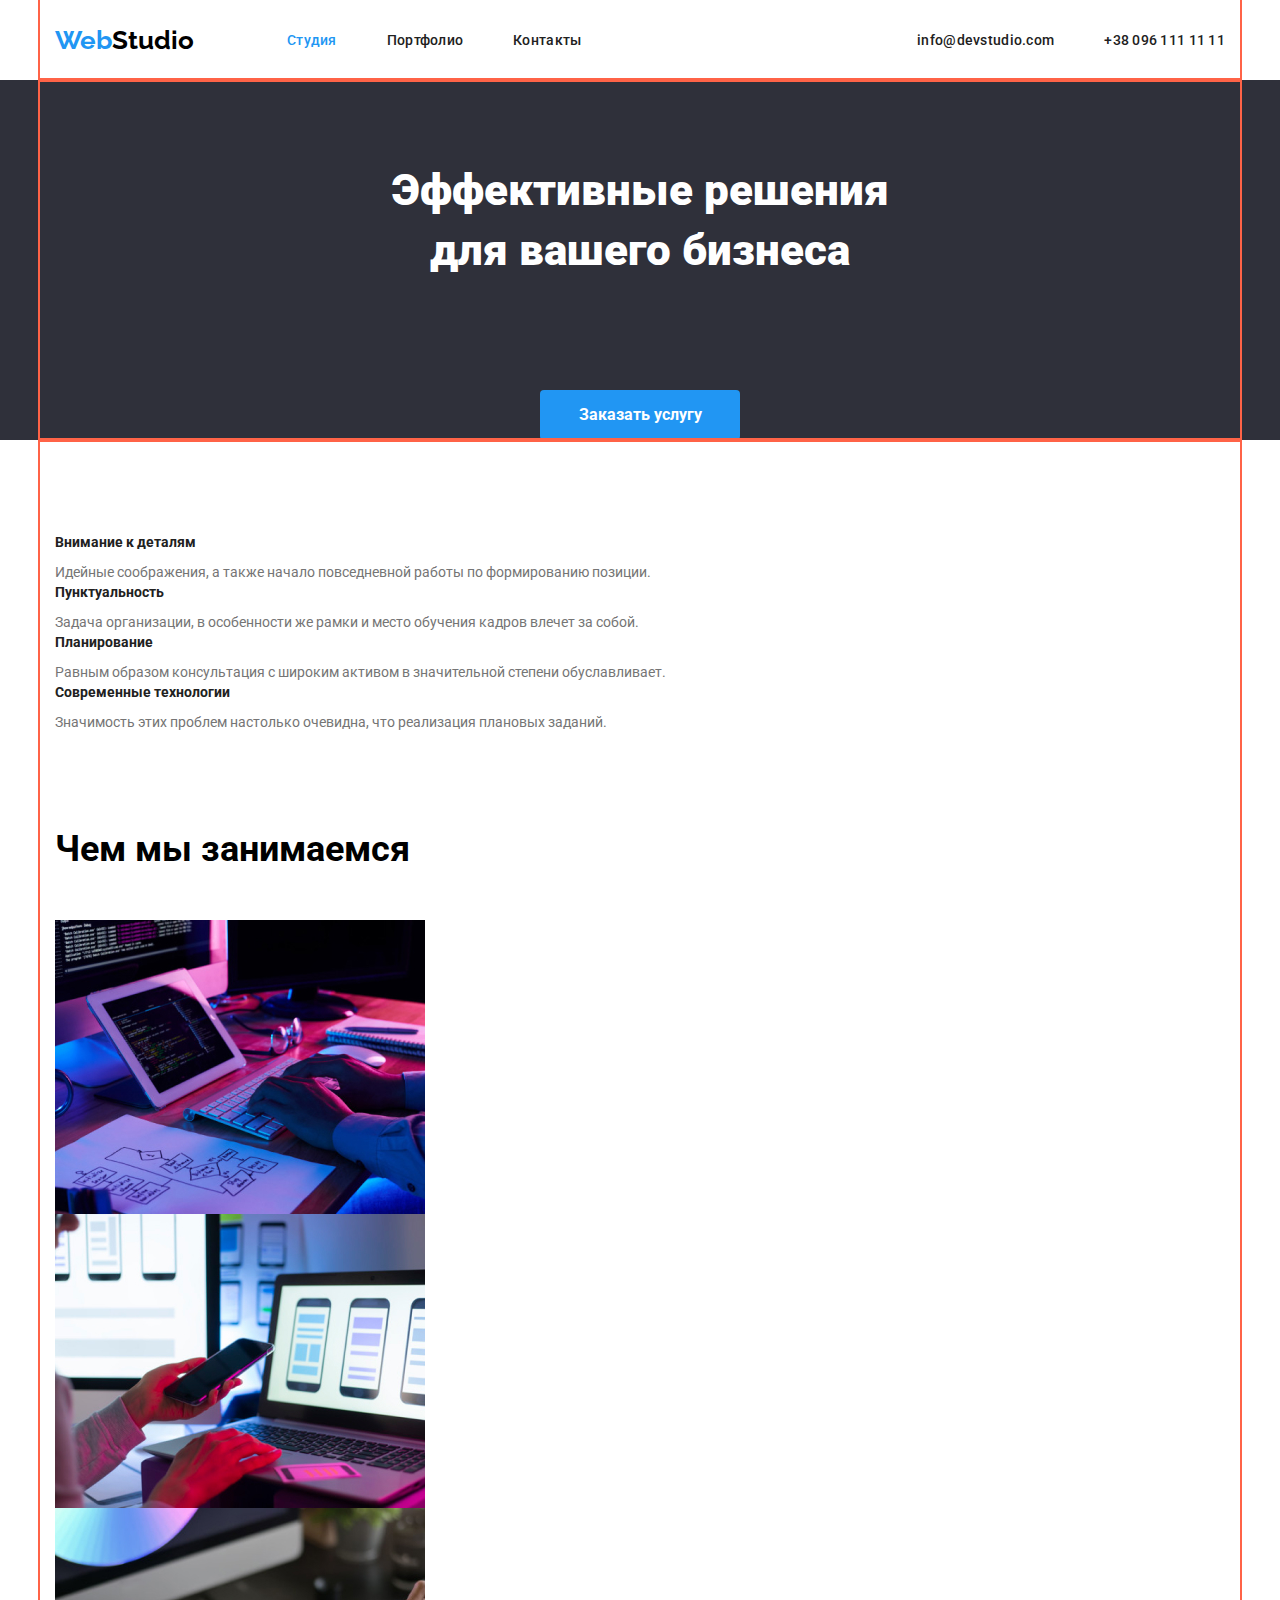
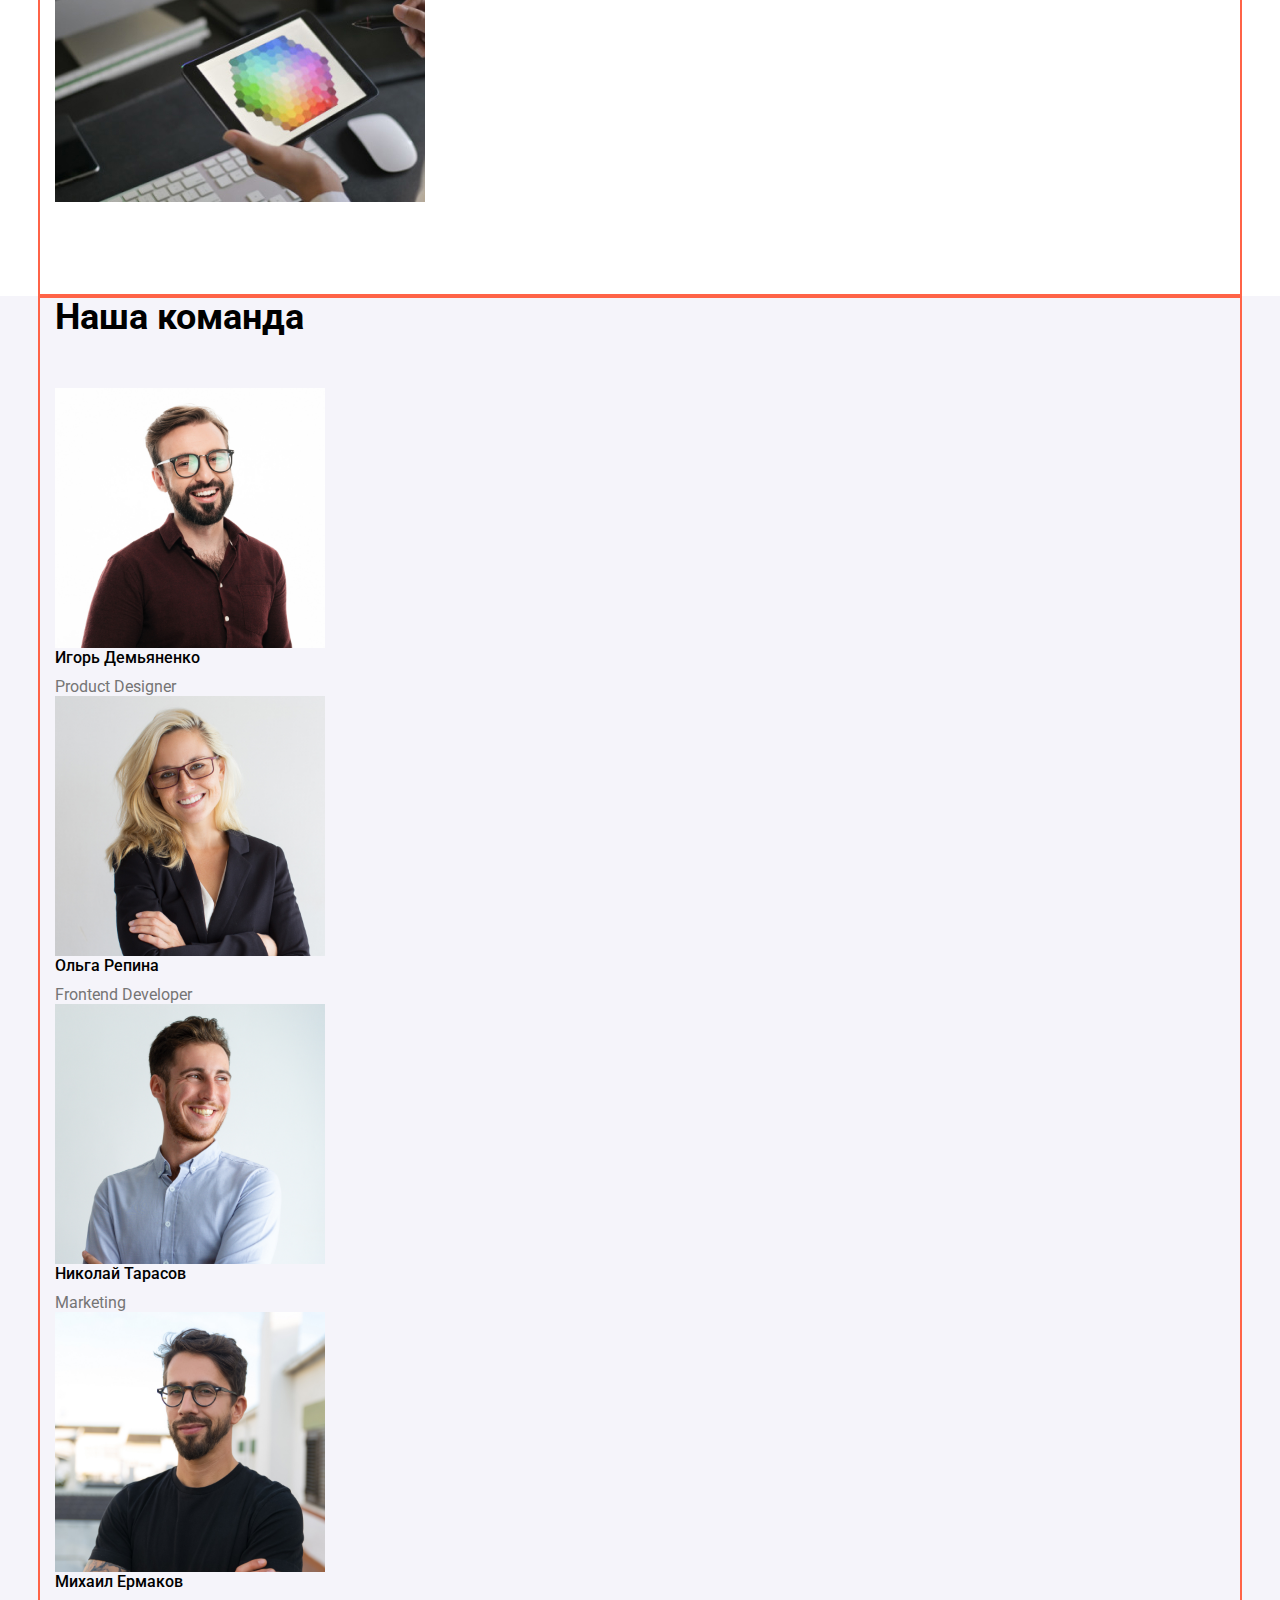
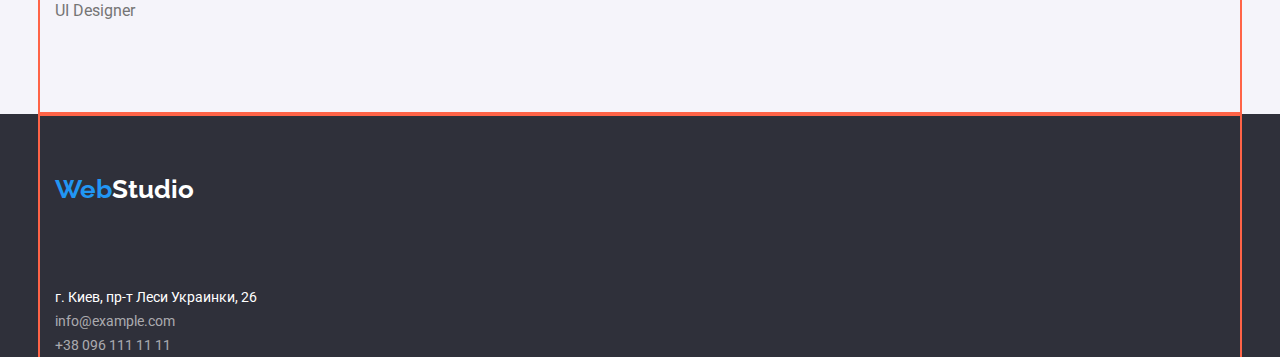
==== commit 0bfac5fb: "Задала стили хедеру" ====
--- a/index.html
+++ b/index.html
@@ -14,25 +14,29 @@
 </head>
 <body>
     <header>
-    <div class="container">
-        <nav>
+    
+        <div class="container main-nav">
+        <nav class= "site-nav">
             <a href="#" class="logo"> <span class="logo-blue">Web</span><span class="logo-black">Studio</span> </a>
             
             <ul class="nav">
-                <li><a class="link-current" href="./index.html">Студия</a></li>
-                <li><a class="link" href="./portfolio.html">Портфолио</a></li>
-                <li><a class="link" href="#">Контакты</a></li>
+                <li class="nav-link"><a class="link-current" href="./index.html">Студия</a></li>
+                <li class="nav-link"><a class="link" href="./portfolio.html">Портфолио</a></li>
+                <li class="nav-link"><a class="link" href="#">Контакты</a></li>
             </ul>
         </nav>
+        
 
-        <ul>
-            <li><a class="link" href="mailto:info@devstudio.com">info@devstudio.com</a></li>
-            <li><a class="link" href="tel:+380961111111">+38 096 111 11 11</a></li>
+        <ul class="auth-nav">
+            <li class="nav-link"><a class="link" href="mailto:info@devstudio.com">info@devstudio.com</a></li>
+            <li class="nav-link"><a class="link" href="tel:+380961111111">+38 096 111 11 11</a></li>
         </ul>
-    </div>
+        </div>
+    
     </header>
 
      <main>
+         <!--Герой-->
        <section class="hero">
            <div class="container">
             <h1 class="hero-title">Эффективные решения <br>для вашего бизнеса</h1>
--- a/css/styles.css
+++ b/css/styles.css
@@ -6,6 +6,34 @@
   margin-right: auto;
 
   outline: 2px solid tomato;
+}
+
+/*Хедер*/
+
+.nav {
+  display: flex;
+}
+
+.site-nav {
+  display: flex;
+  align-items: center;
+}
+
+.main-nav {
+  display: flex;
+}
+
+.nav .nav-link + .nav-link {
+  margin-left: 50px;
+}
+
+.auth-nav {
+  display: flex;
+  margin-left: auto;
+}
+
+.auth-nav .nav-link + .nav-link {
+  margin-left: 50px;
 }
 
 /*Шрифты*/
@@ -22,6 +50,7 @@
   font-weight: bold;
   font-size: 26px;
   line-height: 31px;
+  margin-right: 93px;
 }
 
 .logo .logo-blue {
@@ -41,8 +70,12 @@
 .link,
 .link-current {
   display: block;
+  padding-top: 32px;
+  padding-bottom: 32px;
+
   color: var(--text-dark-gray);
   font-weight: 500;
+
   font-size: 14px;
   line-height: 16px;
   letter-spacing: 0.02em;
@@ -54,51 +87,33 @@
   color: var(--text-blue);
 }
 
-.buttons {
-  font-weight: 500;
-  font-size: 16px;
-  line-height: 26px;
-}
-
-.buttons .btn-text {
-  color: var(--text-dark-gray);
-  border: none;
-  background: none;
-}
-
-.btn-text:hover {
-  color: var(--text-white);
-}
-
 .btn-hero {
-  color: var(--text-white);
-  background-color: var(--btn-blue);
-  border: none;
-  font-size: 16px;
-  font-weight: 700;
-  line-height: 30px;
-
   display: inline-block;
   border-radius: 4px;
   padding: 10px 32px;
   min-width: 200px;
   min-height: 50px;
+
+  color: var(--text-white);
+  background-color: var(--btn-blue);
+  border: none;
+  font-size: 16px;
+  font-weight: 700;
+  line-height: 30px;
 }
 
 /*Заголовки секций*/
-.hero {
-  text-align: center;
-}
 
 .hero .hero-title {
+  color: var(--text-white);
+  margin-top: 0;
+  margin-bottom: 30px;
+  padding-top: 80px;
+  padding-bottom: 80px;
+
   font-weight: 900;
   font-size: 44px;
   line-height: 60px;
-  color: var(--text-white);
-  margin-top: 0;
-  margin-bottom: 30px;
-  padding-top: 80px;
-  padding-bottom: 80px;
 }
 
 .section-about {
@@ -111,21 +126,23 @@
 }
 
 .section .section-title {
+  color: var(--text-black);
+  margin-top: 0;
+  margin-bottom: 50px;
+
   font-weight: bold;
   font-size: 36px;
   line-height: 42px;
-  color: var(--text-black);
-  margin-top: 0;
-  margin-bottom: 50px;
 }
 
 .section .section-subtitle {
+  color: var(--text-dark-gray);
+  margin-top: 0;
+  margin-bottom: 10px;
+
   font-weight: bold;
   font-size: 14px;
   line-height: 16px;
-  color: var(--text-dark-gray);
-  margin-top: 0;
-  margin-bottom: 10px;
 }
 
 .section .section-text {
@@ -140,6 +157,10 @@
   background-color: var(--background);
 }
 
+.hero {
+  text-align: center;
+}
+
 /*Команда*/
 .section-bcg {
   background-color: var(--section-bcg);
@@ -150,24 +171,59 @@
 }
 
 .team {
+  color: var(--text-black);
+  margin-top: 0;
+  margin-bottom: 10px;
+
   font-weight: 500;
   font-size: 16px;
   line-height: 19px;
-  color: var(--text-black);
-  margin-top: 0;
-  margin-bottom: 10px;
 }
 
 .profession {
+  color: var(--text-gray);
+  margin-top: 0;
+  margin-bottom: 0;
+
   font-weight: normal;
   font-size: 16px;
   line-height: 19px;
-  color: var(--text-gray);
-  margin-top: 0;
-  margin-bottom: 0;
 }
 
 /*Портфолио*/
+.buttons {
+  margin-bottom: 50px;
+
+  font-weight: 500;
+  font-size: 16px;
+  line-height: 26px;
+}
+
+.buttons .item {
+  color: var(--text-white);
+  background-color: var(--border-card);
+  border: none;
+  display: inline-block;
+  margin-left: 8px;
+  padding: 6px 22px;
+  border-radius: 4px;
+}
+
+.item:hover,
+.item:focus {
+  color: var(--text-blue);
+}
+
+.buttons .btn-text {
+  color: var(--text-dark-gray);
+  border: none;
+  background: none;
+}
+
+.btn-text:hover {
+  color: var(--text-white);
+}
+
 .projects {
   padding: 0;
   margin: 0;
@@ -194,12 +250,13 @@
 }
 
 .projects .projects-title {
+  color: var(--text-dark-gray);
+  margin-top: 0;
+  margin-bottom: 4px;
+
   font-weight: bold;
   font-size: 18px;
   line-height: 36px;
-  color: var(--text-dark-gray);
-  margin-top: 0;
-  margin-bottom: 4px;
 }
 
 .projects .projects-text {
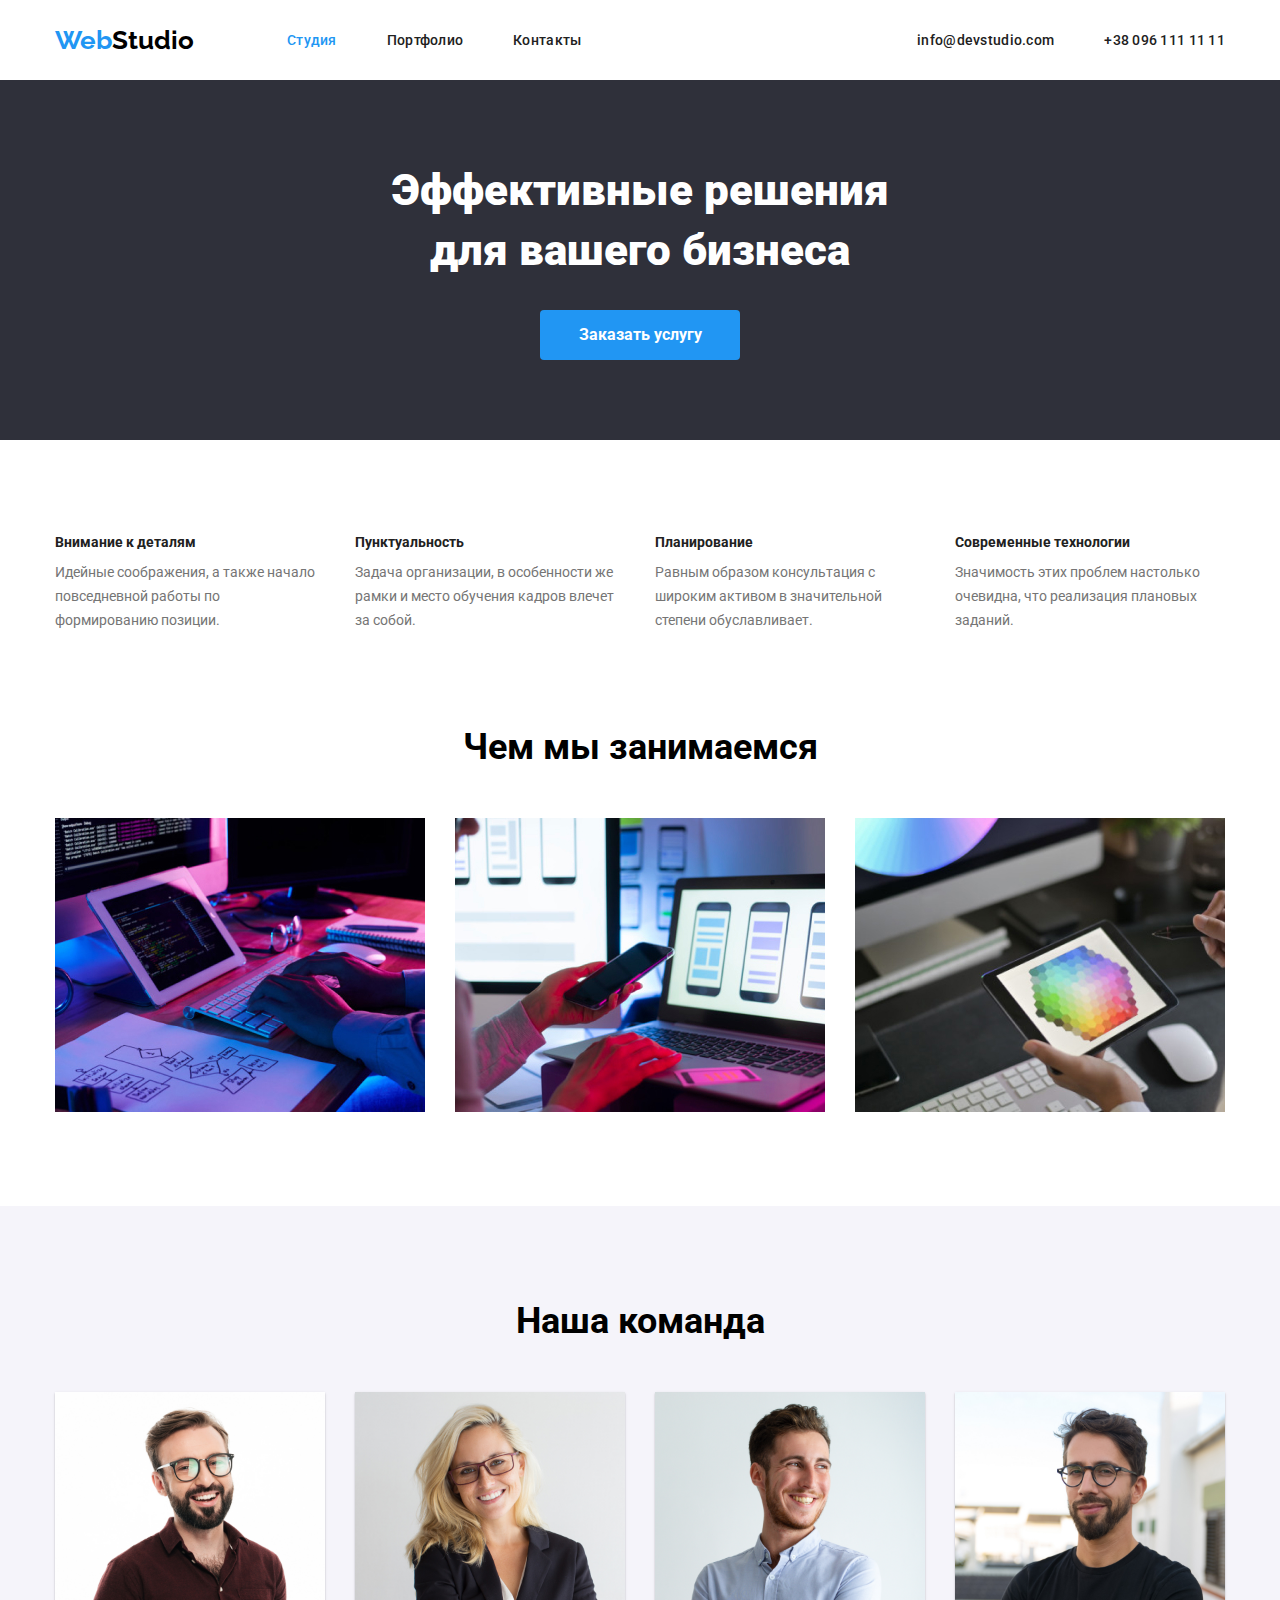
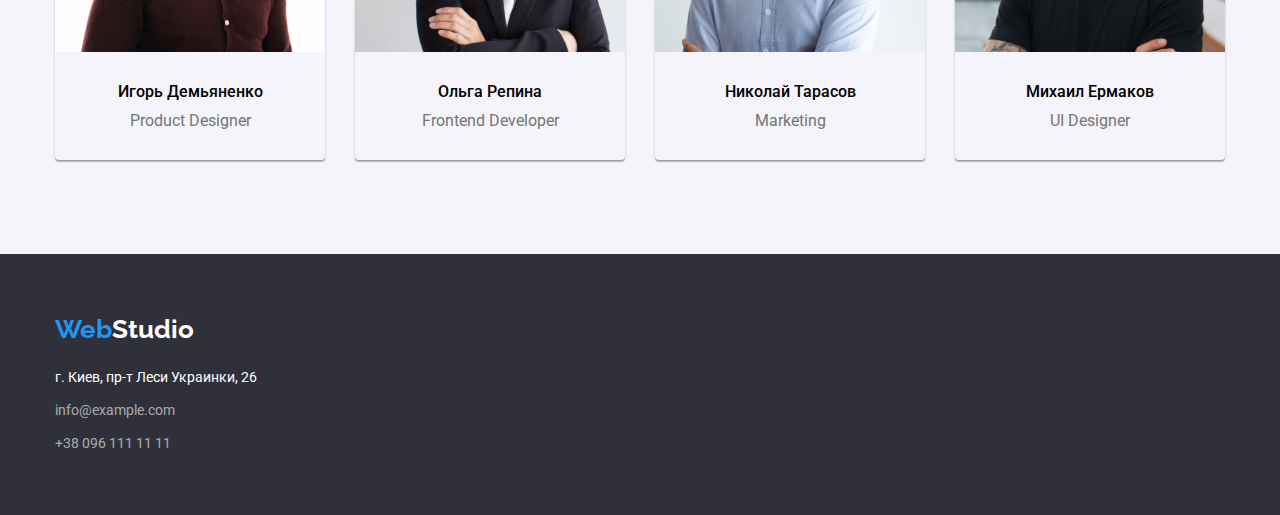
==== commit 4c8611a3: "Добавила стили на главную страницу" ====
--- a/index.html
+++ b/index.html
@@ -37,33 +37,35 @@
 
      <main>
          <!--Герой-->
-       <section class="hero">
-           <div class="container">
+        <section class="hero-bcg">
+        <div class="container hero ">
+       
             <h1 class="hero-title">Эффективные решения <br>для вашего бизнеса</h1>
             <button class="btn-hero">Заказать услугу</button>
-            </div>
-       </section>
+        </div>
+        </section>
+
+      
        <!--О нас-->
     <div class="container">
        <section class="section">
         
          <ul class="section-about" >
-             <li>
+             <li class="about">
                  <h3 class="section-subtitle">Внимание к деталям</h3>
                  <p class="section-text">Идейные соображения, а также начало повседневной работы по формированию позиции.</p>
              </li>
 
-             <li>
+             <li class="about">
                  <h3 class="section-subtitle">Пунктуальность</h3>
                  <p class="section-text">Задача организации, в особенности же рамки и место обучения кадров влечет за собой.</p>
              </li>
 
-             <li>
+             <li class="about">
                  <h3 class="section-subtitle">Планирование</h3>
                  <p class="section-text">Равным образом консультация с широким активом в значительной степени обуславливает.</p>
              </li>
-             <li>
-
+             <li class="about">
                  <h3 class="section-subtitle">Современные технологии</h3>
                  <p class="section-text">Значимость этих проблем настолько очевидна, что реализация плановых заданий.</p>
              </li>
@@ -71,17 +73,22 @@
         
          <h2  class="section-title">Чем мы занимаемся</h2>
          <ul class="section-img">
-             <li>
+             <li class="section-card">
+                 
              <img src="./img/img-1.jpg" alt="image" width="370">
+           
             </li>
 
-            <li>
+            <li class="section-card">
+              
                 <img src="./img/img-2.jpg" alt="image" width="370">
+                
             </li>
             
-            <li>
-
+            <li class="section-card" >
+                
                 <img src="./img/img-3.jpg" alt="image" width="370">
+                
             </li>
          </ul>
         
@@ -94,28 +101,47 @@
          <h2 class="section-title" >Наша команда</h2>
          
          <ul class="section-team">
-             <li>
-                 <img src="./img/photo-1.jpg"  alt="photo" width="270"> 
+             <li class="section-cards">
+                 <div class="img-thumb">
+                 <img src="./img/photo-1.jpg"  alt="photo" width="270">
+                </div>
+
+                <div class="card-content">
                  <h3 class="team">Игорь Демьяненко</h3>
                  <p class="profession">Product Designer</p>
+                </div>
              </li>
-            <li>
+            <li class="section-cards">
+                <div class="img-thumb">
+                <img src="./img/photo-2.jpg" alt="photo" width="270">
+                </div>
 
-                <img src="./img/photo-2.jpg" alt="photo" width="270">
+                <div class="card-content">
                 <h3 class="team">Ольга Репина</h3>
                 <p class="profession">Frontend Developer</p>
+                </div>
             </li>
 
-            <li>
+            <li class="section-cards">
+                <div class="img-thumb">
                 <img src="./img/photo-3.jpg" alt="photo" width="270">
+                </div>
+
+                <div class="card-content">
                 <h3 class="team">Николай Тарасов</h3>
                 <p class="profession">Marketing</p>
+                </div>
             </li>
 
-            <li>
+            <li class="section-cards">
+                <div class="img-thumb">
                 <img src="./img/photo-4.jpg" alt="photo" width="270">
+                </div>
+
+                <div class="card-content">
                 <h3 class="team">Михаил Ермаков</h3>
                 <p class="profession">UI Designer</p>
+                </div>
             </li>
             
          </ul>
@@ -133,8 +159,8 @@
         </div>
         <address class="address">
             <p class="address-text">г. Киев, пр-т Леси Украинки, 26</p>
-            <ul>
-                <li><a class="address-link" href="mailto:info@example.com">info@example.com</a></li>
+            <ul class="footer-address">
+                <li class="mail"><a class="address-link" href="mailto:info@example.com">info@example.com</a></li>
                 <li><a class="address-link" href="tel:+380991111111">+38 096 111 11 11</a></li>
             </ul>
         </address>
--- a/css/styles.css
+++ b/css/styles.css
@@ -4,8 +4,6 @@
   padding-right: 15px;
   margin-left: auto;
   margin-right: auto;
-
-  outline: 2px solid tomato;
 }
 
 /*Хедер*/
@@ -30,6 +28,10 @@
 .auth-nav {
   display: flex;
   margin-left: auto;
+}
+
+.line {
+  border-bottom: 1px solid var(--border-line);
 }
 
 .auth-nav .nav-link + .nav-link {
@@ -107,22 +109,37 @@
 .hero .hero-title {
   color: var(--text-white);
   margin-top: 0;
-  margin-bottom: 30px;
-  padding-top: 80px;
-  padding-bottom: 80px;
-
   font-weight: 900;
   font-size: 44px;
   line-height: 60px;
+  margin-bottom: var(--value-margin);
 }
 
 .section-about {
+  display: flex;
+  flex-wrap: wrap;
+  margin-left: calc(-1 * var(--value-margin));
+
   padding-top: 94px;
   padding-bottom: 94px;
 }
 
+.section-about > .about {
+  flex-basis: calc(100% / 4 - var(--value-margin));
+  margin-left: var(--value-margin);
+}
+
 .section-img {
+  display: flex;
+  flex-wrap: wrap;
+  margin-left: calc(-1 * var(--value-margin));
+
   padding-bottom: 94px;
+}
+
+.section-img > .section-card {
+  flex-basis: calc(100% / 3 - var(--value-margin));
+  margin-left: 30px;
 }
 
 .section .section-title {
@@ -133,6 +150,11 @@
   font-weight: bold;
   font-size: 36px;
   line-height: 42px;
+  text-align: center;
+}
+
+.img-thumb {
+  margin-bottom: 30px;
 }
 
 .section .section-subtitle {
@@ -151,23 +173,40 @@
   margin-bottom: 0;
 }
 
-/*Hero*/
-.hero,
+/*Герой*/
+.hero-bcg,
 .footer {
   background-color: var(--background);
 }
 
 .hero {
+  max-width: 1600px;
   text-align: center;
+  padding-top: 80px;
+  padding-bottom: 80px;
 }
 
 /*Команда*/
 .section-bcg {
   background-color: var(--section-bcg);
+  padding-top: 94px;
+  padding-bottom: 94px;
 }
 
 .section-team {
-  padding-bottom: 94px;
+  margin: 0;
+  display: flex;
+  flex-wrap: wrap;
+
+  margin-left: calc(-1 * var(--indent-card));
+}
+
+.section-team > .section-cards {
+  flex-basis: calc(100% / 4 - var(--indent-card));
+  margin-left: var(--indent-card);
+  box-shadow: 0px 1px 3px rgba(0, 0, 0, 0.12), 0px 1px 1px rgba(0, 0, 0, 0.14),
+    0px 2px 1px rgba(0, 0, 0, 0.2);
+  border-radius: 0px 0px 4px 4px;
 }
 
 .team {
@@ -183,11 +222,15 @@
 .profession {
   color: var(--text-gray);
   margin-top: 0;
-  margin-bottom: 0;
+  margin-bottom: 30px;
 
   font-weight: normal;
   font-size: 16px;
   line-height: 19px;
+}
+
+.card-content {
+  text-align: center;
 }
 
 /*Портфолио*/
@@ -267,11 +310,11 @@
 }
 
 /*Подвал*/
-
+.footer {
+  padding: 60px 0;
+}
 .footer-logo {
-  padding-top: 60px;
-  padding-bottom: 60px;
-  margin-bottom: 20px;
+  padding-bottom: 20px;
 }
 
 .address .address-link {
@@ -281,3 +324,7 @@
 .address .address-text {
   color: var(--text-white);
 }
+
+.mail {
+  margin: 9px 0;
+}
--- a/css/common.css
+++ b/css/common.css
@@ -22,4 +22,9 @@
 
   --indent-card: 30px;
   --border-card: rgba(238, 238, 238, 1);
+  --border-line: rgba(236, 236, 236, 1);
+
+  /*Главная|Сетки*/
+
+  --value-margin: 30px;
 }
